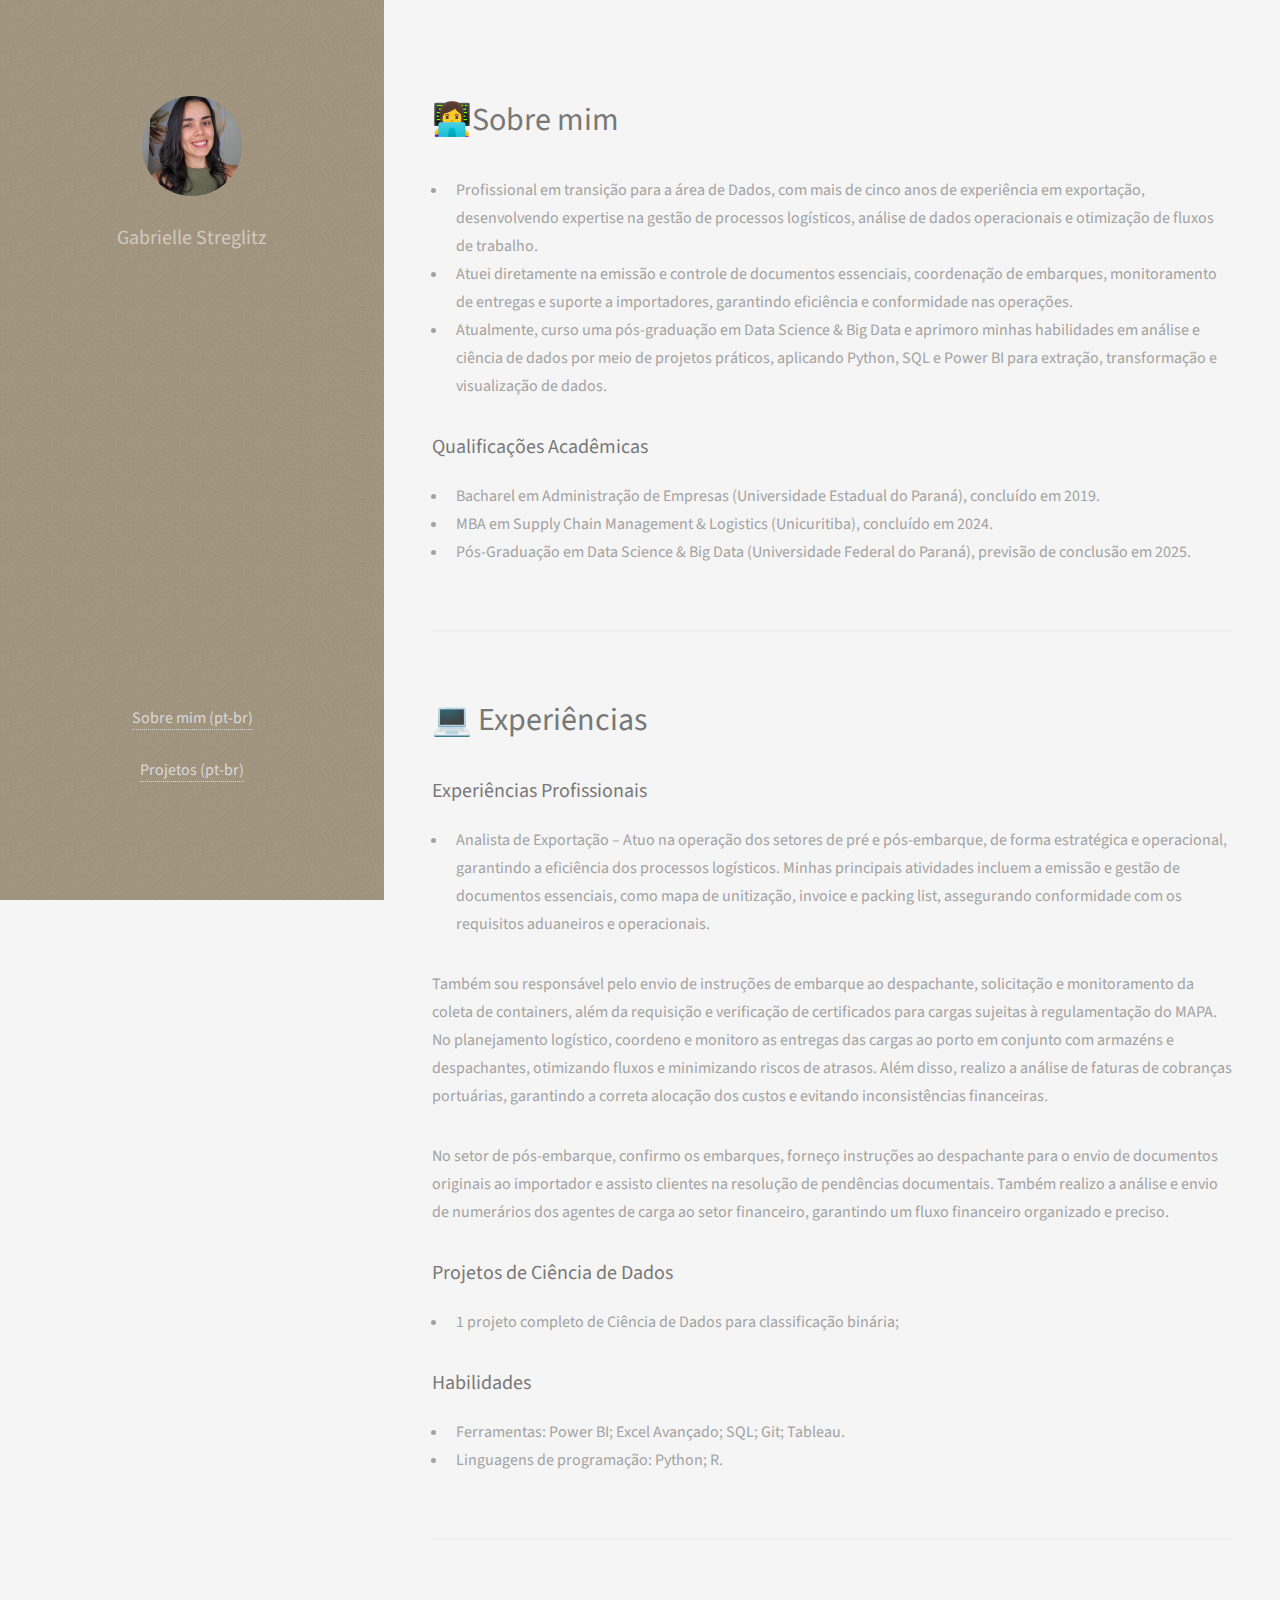
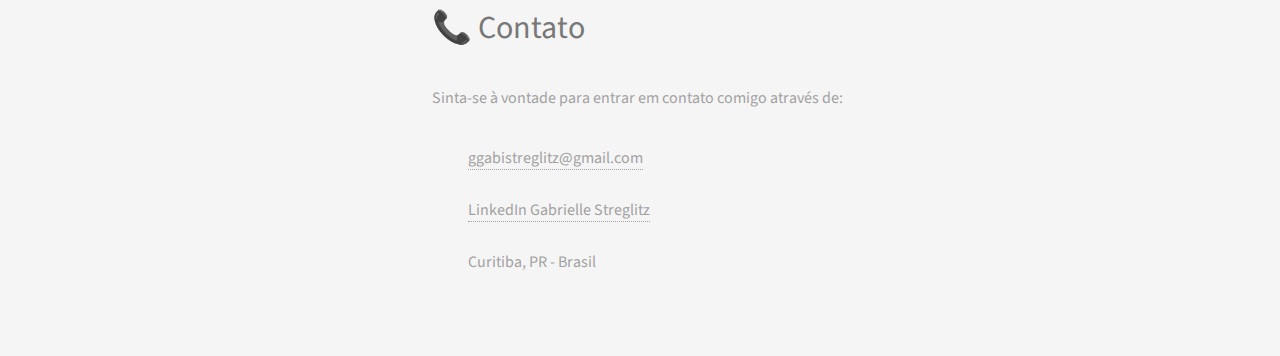
==== index.html @ 5d58c3d1 "Criada landing page" ====
<!DOCTYPE html>
<html lang="pt-BR">

<head>
    <meta charset="UTF-8">
    <meta name="viewport" content="width=device-width, initial-scale=1.0">
    <title>Gabrielle Streglitz</title>
    <link rel="stylesheet" href="https://cdnjs.cloudflare.com/ajax/libs/font-awesome/6.4.2/css/all.min.css">
    <link rel="stylesheet" href="assets/css/main.css">
</head>

<body>
    <!-- header -->
    <header id="header" style="background-position: left 0px;">
        <div class="inner">
            <a href="#" class="image avatar">
                <img src="/assets/images/profile-avatar.jpeg" alt="">
            </a>
            <h1>Gabrielle Streglitz</h1>
        </div>
        <div>
            <p><a href="index.html" style="color: #D9D9D9;">Sobre mim (pt-br)</a></p>
            <p><a href="projects/projects.html" style="color: #D9D9D9;">Projetos (pt-br)</a></p>
        </div>
        <!-- <footer id="footer">
            <div class="inner">
                <ul class="icons">
                    <li><a href="https://www.linkedin.com/in/gabistreglitz/" class="icon brands fa-linkedin"><span
                                class="label">LinkedIn</span></a></li>
                    <li><a href="https://github.com/gabistreglitz" class="icon brands fa-github"><span
                                class="label">Github</span></a></li>
                    <li><a href="mailto:ggabistreglitz@gmail.com" class="icon solid fa-envelope"><span
                                class="label">Email</span></a></li>
                </ul>
            </div>
        </footer> -->
    </header>

    <!-- main -->
    <div id="main">
        <!-- one -->
        <section id="one">
            <header class="major">
                <h2>👩‍💻Sobre mim</h2>
            </header>
            <ul>
                <li>Profissional em transição para a área de Dados, com mais de cinco anos de experiência em exportação,
                    desenvolvendo expertise na gestão de processos logísticos, análise de dados operacionais e
                    otimização de fluxos de trabalho. </li>
                <li>Atuei diretamente na emissão e controle de documentos essenciais, coordenação de embarques,
                    monitoramento de entregas e suporte a importadores, garantindo eficiência e conformidade nas
                    operações.</li>
                <li>Atualmente, curso uma pós-graduação em Data Science & Big Data e aprimoro minhas habilidades em
                    análise e ciência de dados por meio de projetos práticos, aplicando Python, SQL e Power BI para
                    extração, transformação e visualização de dados.</li>
            </ul>

            <h3>Qualificações Acadêmicas</h3>
            <ul>
                <li>Bacharel em Administração de Empresas (Universidade Estadual do Paraná), concluído em 2019.</li>
                <li>MBA em Supply Chain Management & Logistics (Unicuritiba), concluído em 2024.</li>
                <li>Pós-Graduação em Data Science & Big Data (Universidade Federal do Paraná), previsão de conclusão em
                    2025.</li>
            </ul>
        </section>

        <section id="two">
            <header class="major">
                <h2>💻 Experiências</h2>
            </header>
            <div>
                <h3>Experiências Profissionais</h3>
                <ul>
                    <li>Analista de Exportação – Atuo na operação dos setores de pré e pós-embarque, de forma
                        estratégica e operacional, garantindo a eficiência dos processos logísticos. Minhas principais
                        atividades incluem a emissão e gestão de documentos essenciais, como mapa de unitização, invoice
                        e packing list, assegurando conformidade com os requisitos aduaneiros e operacionais.</li>
                </ul>
                <p>Também sou responsável pelo envio de instruções de embarque ao despachante, solicitação e
                    monitoramento da coleta de containers, além da requisição e verificação de certificados para cargas
                    sujeitas à regulamentação do MAPA. No planejamento logístico, coordeno e monitoro as entregas das
                    cargas ao porto em conjunto com armazéns e despachantes, otimizando fluxos e minimizando riscos de
                    atrasos. Além disso, realizo a análise de faturas de cobranças portuárias, garantindo a correta
                    alocação dos custos e evitando inconsistências financeiras.</p>
                <p>No setor de pós-embarque, confirmo os embarques, forneço instruções ao despachante para o envio de
                    documentos originais ao importador e assisto clientes na resolução de pendências documentais. Também
                    realizo a análise e envio de numerários dos agentes de carga ao setor financeiro, garantindo um
                    fluxo financeiro organizado e preciso.</p>
            </div>
            <div>
                <h3>Projetos de Ciência de Dados</h3>
                <ul>
                    <li>1 projeto completo de Ciência de Dados para classificação binária;</li>
                </ul>
            </div>
            <div>
                <h3>Habilidades</h3>
                <ul>
                    <li>Ferramentas: Power BI; Excel Avançado; SQL; Git; Tableau.</li>
                    <li>Linguagens de programação: Python; R.</li>
                </ul>
            </div>
        </section>
        <section id="three">
            <header class="major">
                <h2>📞 Contato</h2>
            </header>
            <p>Sinta-se à vontade para entrar em contato comigo através de:</p>
            <ul class="labeled-icons">
                <li>
                    <a href="mailto:ggabistreglitz@gmail.com">ggabistreglitz@gmail.com</a>
                    <h3 class="icon solid fa-envelope"><span class="label">e-mail</span></h3>
                </li>
                <li>
                    <a href="https://www.linkedin.com/in/gabistreglitz/">LinkedIn Gabrielle Streglitz</a>
                    <h3 class="icon brands fa-linkedin"><span class="label">LinkedIn</span></h3>
                </li>
                <li>
                    Curitiba, PR - Brasil
                    <h3 class="icon solid fa-home"><span class="label">Address</span></h3>
                </li>
            </ul>
        </section>
    </div>
    <!-- footer -->
    <footer id="footer">
        <div class="inner">
            <ul class="icons">
                <li><a href="https://www.linkedin.com/in/gabistreglitz/" class="icon brands fa-linkedin"><span
                            class="label">LinkedIn</span></a></li>
                <li><a href="https://github.com/gabistreglitz" class="icon brands fa-github"><span
                            class="label">Github</span></a></li>
                <li><a href="mailto:ggabistreglitz@gmail.com" class="icon solid fa-envelope"><span
                            class="label">Email</span></a></li>
            </ul>
        </div>
    </footer>

    <!-- Scripts -->
    <script src="/assets/js/jquery.min.js"></script>
    <script src="/assets/js/jquery.poptrox.min.js"></script>
    <script src="/assets/js/browser.min.js"></script>
    <script src="/assets/js/breakpoints.min.js"></script>
    <script src="/assets/js/util.js"></script>
    <script src="/assets/js/main.js"></script>
</body>

</html>
---- assets/css/main.css ----
@import url("/fontawesome-all.min.css");
@import url("https://fonts.googleapis.com/css?family=Source+Sans+Pro:400,400italic");

html, body, div, span, applet, object,
iframe, h1, h2, h3, h4, h5, h6, p, blockquote,
pre, a, abbr, acronym, address, big, cite,
code, del, dfn, em, img, ins, kbd, q, s, samp,
small, strike, strong, sub, sup, tt, var, b,
u, i, center, dl, dt, dd, ol, ul, li, fieldset,
form, label, legend, table, caption, tbody,
tfoot, thead, tr, th, td, article, aside,
canvas, details, embed, figure, figcaption,
footer, header, hgroup, menu, nav, output, ruby,
section, summary, time, mark, audio, video {
	margin: 0;
	padding: 0;
	border: 0;
	font-size: 100%;
	font: inherit;
	vertical-align: baseline;}

article, aside, details, figcaption, figure,
footer, header, hgroup, menu, nav, section {
	display: block;}

body {
	line-height: 1;
}

ol, ul {
	list-style: none;
}

blockquote, q {
	quotes: none;
}

	blockquote:before, blockquote:after, q:before, q:after {
		content: '';
		content: none;
	}

table {
	border-collapse: collapse;
	border-spacing: 0;
}

body {
	-webkit-text-size-adjust: none;
}

mark {
	background-color: transparent;
	color: inherit;
}

input::-moz-focus-inner {
	border: 0;
	padding: 0;
}

input, select, textarea {
	-moz-appearance: none;
	-webkit-appearance: none;
	-ms-appearance: none;
	appearance: none;
}

/* Basic */

	html {
		box-sizing: border-box;
	}

	*, *:before, *:after {
		box-sizing: inherit;
	}

	body {
		background: #F5F5F5;
	}

		body.is-preload *, body.is-preload *:before, body.is-preload *:after {
			-moz-animation: none !important;
			-webkit-animation: none !important;
			-ms-animation: none !important;
			animation: none !important;
			-moz-transition: none !important;
			-webkit-transition: none !important;
			-ms-transition: none !important;
			transition: none !important;
		}

	body, input, select, textarea {
		color: #a2a2a2;
		font-family: "Source Sans Pro", Helvetica, sans-serif;
		font-size: 16pt;
		font-weight: 400;
		line-height: 1.75em;
	}

	a {
		-moz-transition: color 0.2s ease-in-out, border-color 0.2s ease-in-out;
		-webkit-transition: color 0.2s ease-in-out, border-color 0.2s ease-in-out;
		-ms-transition: color 0.2s ease-in-out, border-color 0.2s ease-in-out;
		transition: color 0.2s ease-in-out, border-color 0.2s ease-in-out;
		border-bottom: dotted 1px;
		color: #0d1b2a;
		text-decoration: none;
	}

		a:hover {
			border-bottom-color: transparent;
			color: #0d1b2a !important;
			text-decoration: none;
		}

	strong, b {
		color: #787878;
		font-weight: 400;
	}

	em, i {
		font-style: italic;
	}

	p {
		margin: 0 0 2em 0;
	}

	h1, h2, h3, h4, h5, h6 {
		color: #787878;
		font-weight: 400;
		line-height: 1em;
		margin: 0 0 1em 0;
	}

		h1 a, h2 a, h3 a, h4 a, h5 a, h6 a {
			color: inherit;
			text-decoration: none;
		}

	h1 {
		font-size: 2em;
		line-height: 1.5em;
	}

	h2 {
		font-size: 1.5em;
		line-height: 1.5em;
	}

	h3 {
		font-size: 1.25em;
		line-height: 1.5em;
	}

	h4 {
		font-size: 1.1em;
		line-height: 1.5em;
	}

	h5 {
		font-size: 0.9em;
		line-height: 1.5em;
	}

	h6 {
		font-size: 0.7em;
		line-height: 1.5em;
	}

	sub {
		font-size: 0.8em;
		position: relative;
		top: 0.5em;
	}

	sup {
		font-size: 0.8em;
		position: relative;
		top: -0.5em;
	}

	hr {
		border: 0;
		border-bottom: solid 2px #efefef;
		margin: 2em 0;
	}

		hr.major {
			margin: 3em 0; 
		}

	blockquote {
		border-left: solid 6px #efefef;
		font-style: italic;
		margin: 0 0 2em 0;
		padding: 0.5em 0 0.5em 1.5em;
	}

	code {
		background: #F5F5F5;
		border-radius: 0.35em;
		border: solid 2px #efefef;
		font-family: "Courier New", monospace;
		font-size: 0.9em;
		margin: 0 0.25em;
		padding: 0.25em 0.65em;
	}

	pre {
		-webkit-overflow-scrolling: touch;
		font-family: "Courier New", monospace;
		font-size: 0.9em;
		margin: 0 0 2em 0;
	}

		pre code {
			display: block;
			line-height: 1.75em;
			padding: 1em 1.5em;
			overflow-x: auto;
		}

	.align-left {
		text-align: left;
	}

	.align-center {
		text-align: center;
	}

	.align-right {
		text-align: right;
	}

/* Container */

	.container {
		margin: 0 auto;
		max-width: calc(100% - 4em);
		width: 100%;
	}

		.container.xsmall {
			width: 25%;
		}

		.container.small {
			width: 50%;
		}

		.container.medium {
			width: 75%;
		}

		.container.large {
			width: 125%;
		}

		.container.xlarge {
			width: 150%;
		}

		.container.max {
			width: 100%;
		}

		@media screen and (max-width: 980px) {

			.container {
				width: 100% !important;
				max-width: 100% !important;
			}

		}

		@media screen and (max-width: 480px) {

			.container {
				max-width: calc(100% - 3em);
			}

		}

/* Navigation styling */
nav ul {
    list-style: none;
    margin: 0;
    padding: 0;
    display: flex;
    justify-content: center;
    gap: 50px; /* Spacing between boxes */
}

nav ul li {
    background-color: #0d1b2a; /* Box color */
    padding: 10px 40px;
    border-radius: 5px;
    text-align: center;
    transition: background-color 0.3s ease, transform 0.3s ease; /* Smooth transition */
}

nav ul li a {
    color: #D9D9D9; /* Text color */
    text-decoration: none;
    font-size: 24px;
    justify-content: center;
    font-family: 'Outfit', sans-serif;
}

/* Active navigation link */
.nav-ativo {
    background-color: #D9D9D9;
}

.nav-ativo a {
    color: #0d1b2a;
}

/* Hover effect */
nav ul li:hover {
    background-color: #D9D9D9;
    transform: scale(1.05);
}

nav ul li:hover a {
    color: #0d1b2a;
}

/* Row */

	.row {
		display: flex;
		flex-wrap: wrap;
		box-sizing: border-box;
		align-items: stretch;
	}

		.row > * {
			box-sizing: border-box;
		}

		.row.gtr-uniform > * > :last-child {
			margin-bottom: 0;
		}

		.row.aln-left {
			justify-content: flex-start;
		}

		.row.aln-center {
			justify-content: center;
		}

		.row.aln-right {
			justify-content: flex-end;
		}

		.row.aln-top {
			align-items: flex-start;
		}

		.row.aln-middle {
			align-items: center;
		}

		.row.aln-bottom {
			align-items: flex-end;
		}

		.row > .imp {
			order: -1;
		}

		.row > .col-1 {
			width: 8.33333%;
		}

		.row > .off-1 {
			margin-left: 8.33333%;
		}

		.row > .col-2 {
			width: 16.66667%;
		}

		.row > .off-2 {
			margin-left: 16.66667%;
		}

		.row > .col-3 {
			width: 25%;
		}

		.row > .off-3 {
			margin-left: 25%;
		}

		.row > .col-4 {
			width: 33.33333%;
		}

		.row > .off-4 {
			margin-left: 33.33333%;
		}

		.row > .col-5 {
			width: 41.66667%;
		}

		.row > .off-5 {
			margin-left: 41.66667%;
		}

		.row > .col-6 {
			width: 50%;
		}

		.row > .off-6 {
			margin-left: 50%;
		}

		.row > .col-7 {
			width: 58.33333%;
		}

		.row > .off-7 {
			margin-left: 58.33333%;
		}

		.row > .col-8 {
			width: 66.66667%;
		}

		.row > .off-8 {
			margin-left: 66.66667%;
		}

		.row > .col-9 {
			width: 75%;
		}

		.row > .off-9 {
			margin-left: 75%;
		}

		.row > .col-10 {
			width: 83.33333%;
		}

		.row > .off-10 {
			margin-left: 83.33333%;
		}

		.row > .col-11 {
			width: 91.66667%;
		}

		.row > .off-11 {
			margin-left: 91.66667%;
		}

		.row > .col-12 {
			width: 100%;
		}

		.row > .off-12 {
			margin-left: 100%;
		}

		.row.gtr-0 {
			margin-top: 0;
			margin-left: 0em;
		}

			.row.gtr-0 > * {
				padding: 0 0 0 0em;
			}

			.row.gtr-0.gtr-uniform {
				margin-top: 0em;
			}

				.row.gtr-0.gtr-uniform > * {
					padding-top: 0em;
				}

		.row.gtr-25 {
			margin-top: 0;
			margin-left: -0.625em;
		}

			.row.gtr-25 > * {
				padding: 0 0 0 0.625em;
			}

			.row.gtr-25.gtr-uniform {
				margin-top: -0.625em;
			}

				.row.gtr-25.gtr-uniform > * {
					padding-top: 0.625em;
				}

		.row.gtr-50 {
			margin-top: 0;
			margin-left: -1.25em;
		}

			.row.gtr-50 > * {
				padding: 0 0 0 1.25em;
			}

			.row.gtr-50.gtr-uniform {
				margin-top: -1.25em;
			}

				.row.gtr-50.gtr-uniform > * {
					padding-top: 1.25em;
				}

		.row {
			margin-top: 0;
			margin-left: -2.5em;
		}

			.row > * {
				padding: 0 0 0 2.5em;
			}

			.row.gtr-uniform {
				margin-top: -2.5em;
			}

				.row.gtr-uniform > * {
					padding-top: 2.5em;
				}

		.row.gtr-150 {
			margin-top: 0;
			margin-left: -3.75em;
		}

			.row.gtr-150 > * {
				padding: 0 0 0 3.75em;
			}

			.row.gtr-150.gtr-uniform {
				margin-top: -3.75em;
			}

				.row.gtr-150.gtr-uniform > * {
					padding-top: 3.75em;
				}

		.row.gtr-200 {
			margin-top: 0;
			margin-left: -5em;
		}

			.row.gtr-200 > * {
				padding: 0 0 0 5em;
			}

			.row.gtr-200.gtr-uniform {
				margin-top: -5em;
			}

				.row.gtr-200.gtr-uniform > * {
					padding-top: 5em;
				}

		@media screen and (max-width: 1800px) {

			.row {
				display: flex;
				flex-wrap: wrap;
				box-sizing: border-box;
				align-items: stretch;
			}

				.row > * {
					box-sizing: border-box;
				}

				.row.gtr-uniform > * > :last-child {
					margin-bottom: 0;
				}

				.row.aln-left {
					justify-content: flex-start;
				}

				.row.aln-center {
					justify-content: center;
				}

				.row.aln-right {
					justify-content: flex-end;
				}

				.row.aln-top {
					align-items: flex-start;
				}

				.row.aln-middle {
					align-items: center;
				}

				.row.aln-bottom {
					align-items: flex-end;
				}

				.row > .imp-xlarge {
					order: -1;
				}

				.row > .col-1-xlarge {
					width: 8.33333%;
				}

				.row > .off-1-xlarge {
					margin-left: 8.33333%;
				}

				.row > .col-2-xlarge {
					width: 16.66667%;
				}

				.row > .off-2-xlarge {
					margin-left: 16.66667%;
				}

				.row > .col-3-xlarge {
					width: 25%;
				}

				.row > .off-3-xlarge {
					margin-left: 25%;
				}

				.row > .col-4-xlarge {
					width: 33.33333%;
				}

				.row > .off-4-xlarge {
					margin-left: 33.33333%;
				}

				.row > .col-5-xlarge {
					width: 41.66667%;
				}

				.row > .off-5-xlarge {
					margin-left: 41.66667%;
				}

				.row > .col-6-xlarge {
					width: 50%;
				}

				.row > .off-6-xlarge {
					margin-left: 50%;
				}

				.row > .col-7-xlarge {
					width: 58.33333%;
				}

				.row > .off-7-xlarge {
					margin-left: 58.33333%;
				}

				.row > .col-8-xlarge {
					width: 66.66667%;
				}

				.row > .off-8-xlarge {
					margin-left: 66.66667%;
				}

				.row > .col-9-xlarge {
					width: 75%;
				}

				.row > .off-9-xlarge {
					margin-left: 75%;
				}

				.row > .col-10-xlarge {
					width: 83.33333%;
				}

				.row > .off-10-xlarge {
					margin-left: 83.33333%;
				}

				.row > .col-11-xlarge {
					width: 91.66667%;
				}

				.row > .off-11-xlarge {
					margin-left: 91.66667%;
				}

				.row > .col-12-xlarge {
					width: 100%;
				}

				.row > .off-12-xlarge {
					margin-left: 100%;
				}

				.row.gtr-0 {
					margin-top: 0;
					margin-left: 0em;
				}

					.row.gtr-0 > * {
						padding: 0 0 0 0em;
					}

					.row.gtr-0.gtr-uniform {
						margin-top: 0em;
					}

						.row.gtr-0.gtr-uniform > * {
							padding-top: 0em;
						}

				.row.gtr-25 {
					margin-top: 0;
					margin-left: -0.625em;
				}

					.row.gtr-25 > * {
						padding: 0 0 0 0.625em;
					}

					.row.gtr-25.gtr-uniform {
						margin-top: -0.625em;
					}

						.row.gtr-25.gtr-uniform > * {
							padding-top: 0.625em;
						}

				.row.gtr-50 {
					margin-top: 0;
					margin-left: -1.25em;
				}

					.row.gtr-50 > * {
						padding: 0 0 0 1.25em;
					}

					.row.gtr-50.gtr-uniform {
						margin-top: -1.25em;
					}

						.row.gtr-50.gtr-uniform > * {
							padding-top: 1.25em;
						}

				.row {
					margin-top: 0;
					margin-left: -2.5em;
				}

					.row > * {
						padding: 0 0 0 2.5em;
					}

					.row.gtr-uniform {
						margin-top: -2.5em;
					}

						.row.gtr-uniform > * {
							padding-top: 2.5em;
						}

				.row.gtr-150 {
					margin-top: 0;
					margin-left: -3.75em;
				}

					.row.gtr-150 > * {
						padding: 0 0 0 3.75em;
					}

					.row.gtr-150.gtr-uniform {
						margin-top: -3.75em;
					}

						.row.gtr-150.gtr-uniform > * {
							padding-top: 3.75em;
						}

				.row.gtr-200 {
					margin-top: 0;
					margin-left: -5em;
				}

					.row.gtr-200 > * {
						padding: 0 0 0 5em;
					}

					.row.gtr-200.gtr-uniform {
						margin-top: -5em;
					}

						.row.gtr-200.gtr-uniform > * {
							padding-top: 5em;
						}

		}

		@media screen and (max-width: 1280px) {

			.row {
				display: flex;
				flex-wrap: wrap;
				box-sizing: border-box;
				align-items: stretch;
			}

				.row > * {
					box-sizing: border-box;
				}

				.row.gtr-uniform > * > :last-child {
					margin-bottom: 0;
				}

				.row.aln-left {
					justify-content: flex-start;
				}

				.row.aln-center {
					justify-content: center;
				}

				.row.aln-right {
					justify-content: flex-end;
				}

				.row.aln-top {
					align-items: flex-start;
				}

				.row.aln-middle {
					align-items: center;
				}

				.row.aln-bottom {
					align-items: flex-end;
				}

				.row > .imp-large {
					order: -1;
				}

				.row > .col-1-large {
					width: 8.33333%;
				}

				.row > .off-1-large {
					margin-left: 8.33333%;
				}

				.row > .col-2-large {
					width: 16.66667%;
				}

				.row > .off-2-large {
					margin-left: 16.66667%;
				}

				.row > .col-3-large {
					width: 25%;
				}

				.row > .off-3-large {
					margin-left: 25%;
				}

				.row > .col-4-large {
					width: 33.33333%;
				}

				.row > .off-4-large {
					margin-left: 33.33333%;
				}

				.row > .col-5-large {
					width: 41.66667%;
				}

				.row > .off-5-large {
					margin-left: 41.66667%;
				}

				.row > .col-6-large {
					width: 50%;
				}

				.row > .off-6-large {
					margin-left: 50%;
				}

				.row > .col-7-large {
					width: 58.33333%;
				}

				.row > .off-7-large {
					margin-left: 58.33333%;
				}

				.row > .col-8-large {
					width: 66.66667%;
				}

				.row > .off-8-large {
					margin-left: 66.66667%;
				}

				.row > .col-9-large {
					width: 75%;
				}

				.row > .off-9-large {
					margin-left: 75%;
				}

				.row > .col-10-large {
					width: 83.33333%;
				}

				.row > .off-10-large {
					margin-left: 83.33333%;
				}

				.row > .col-11-large {
					width: 91.66667%;
				}

				.row > .off-11-large {
					margin-left: 91.66667%;
				}

				.row > .col-12-large {
					width: 100%;
				}

				.row > .off-12-large {
					margin-left: 100%;
				}

				.row.gtr-0 {
					margin-top: 0;
					margin-left: 0em;
				}

					.row.gtr-0 > * {
						padding: 0 0 0 0em;
					}

					.row.gtr-0.gtr-uniform {
						margin-top: 0em;
					}

						.row.gtr-0.gtr-uniform > * {
							padding-top: 0em;
						}

				.row.gtr-25 {
					margin-top: 0;
					margin-left: -0.5em;
				}

					.row.gtr-25 > * {
						padding: 0 0 0 0.5em;
					}

					.row.gtr-25.gtr-uniform {
						margin-top: -0.5em;
					}

						.row.gtr-25.gtr-uniform > * {
							padding-top: 0.5em;
						}

				.row.gtr-50 {
					margin-top: 0;
					margin-left: -1em;
				}

					.row.gtr-50 > * {
						padding: 0 0 0 1em;
					}

					.row.gtr-50.gtr-uniform {
						margin-top: -1em;
					}

						.row.gtr-50.gtr-uniform > * {
							padding-top: 1em;
						}

				.row {
					margin-top: 0;
					margin-left: -2em;
				}

					.row > * {
						padding: 0 0 0 2em;
					}

					.row.gtr-uniform {
						margin-top: -2em;
					}

						.row.gtr-uniform > * {
							padding-top: 2em;
						}

				.row.gtr-150 {
					margin-top: 0;
					margin-left: -3em;
				}

					.row.gtr-150 > * {
						padding: 0 0 0 3em;
					}

					.row.gtr-150.gtr-uniform {
						margin-top: -3em;
					}

						.row.gtr-150.gtr-uniform > * {
							padding-top: 3em;
						}

				.row.gtr-200 {
					margin-top: 0;
					margin-left: -4em;
				}

					.row.gtr-200 > * {
						padding: 0 0 0 4em;
					}

					.row.gtr-200.gtr-uniform {
						margin-top: -4em;
					}

						.row.gtr-200.gtr-uniform > * {
							padding-top: 4em;
						}

		}

		@media screen and (max-width: 980px) {

			.row {
				display: flex;
				flex-wrap: wrap;
				box-sizing: border-box;
				align-items: stretch;
			}

				.row > * {
					box-sizing: border-box;
				}

				.row.gtr-uniform > * > :last-child {
					margin-bottom: 0;
				}

				.row.aln-left {
					justify-content: flex-start;
				}

				.row.aln-center {
					justify-content: center;
				}

				.row.aln-right {
					justify-content: flex-end;
				}

				.row.aln-top {
					align-items: flex-start;
				}

				.row.aln-middle {
					align-items: center;
				}

				.row.aln-bottom {
					align-items: flex-end;
				}

				.row > .imp-medium {
					order: -1;
				}

				.row > .col-1-medium {
					width: 8.33333%;
				}

				.row > .off-1-medium {
					margin-left: 8.33333%;
				}

				.row > .col-2-medium {
					width: 16.66667%;
				}

				.row > .off-2-medium {
					margin-left: 16.66667%;
				}

				.row > .col-3-medium {
					width: 25%;
				}

				.row > .off-3-medium {
					margin-left: 25%;
				}

				.row > .col-4-medium {
					width: 33.33333%;
				}

				.row > .off-4-medium {
					margin-left: 33.33333%;
				}

				.row > .col-5-medium {
					width: 41.66667%;
				}

				.row > .off-5-medium {
					margin-left: 41.66667%;
				}

				.row > .col-6-medium {
					width: 50%;
				}

				.row > .off-6-medium {
					margin-left: 50%;
				}

				.row > .col-7-medium {
					width: 58.33333%;
				}

				.row > .off-7-medium {
					margin-left: 58.33333%;
				}

				.row > .col-8-medium {
					width: 66.66667%;
				}

				.row > .off-8-medium {
					margin-left: 66.66667%;
				}

				.row > .col-9-medium {
					width: 75%;
				}

				.row > .off-9-medium {
					margin-left: 75%;
				}

				.row > .col-10-medium {
					width: 83.33333%;
				}

				.row > .off-10-medium {
					margin-left: 83.33333%;
				}

				.row > .col-11-medium {
					width: 91.66667%;
				}

				.row > .off-11-medium {
					margin-left: 91.66667%;
				}

				.row > .col-12-medium {
					width: 100%;
				}

				.row > .off-12-medium {
					margin-left: 100%;
				}

				.row.gtr-0 {
					margin-top: 0;
					margin-left: 0em;
				}

					.row.gtr-0 > * {
						padding: 0 0 0 0em;
					}

					.row.gtr-0.gtr-uniform {
						margin-top: 0em;
					}

						.row.gtr-0.gtr-uniform > * {
							padding-top: 0em;
						}

				.row.gtr-25 {
					margin-top: 0;
					margin-left: -0.5em;
				}

					.row.gtr-25 > * {
						padding: 0 0 0 0.5em;
					}

					.row.gtr-25.gtr-uniform {
						margin-top: -0.5em;
					}

						.row.gtr-25.gtr-uniform > * {
							padding-top: 0.5em;
						}

				.row.gtr-50 {
					margin-top: 0;
					margin-left: -1em;
				}

					.row.gtr-50 > * {
						padding: 0 0 0 1em;
					}

					.row.gtr-50.gtr-uniform {
						margin-top: -1em;
					}

						.row.gtr-50.gtr-uniform > * {
							padding-top: 1em;
						}

				.row {
					margin-top: 0;
					margin-left: -2em;
				}

					.row > * {
						padding: 0 0 0 2em;
					}

					.row.gtr-uniform {
						margin-top: -2em;
					}

						.row.gtr-uniform > * {
							padding-top: 2em;
						}

				.row.gtr-150 {
					margin-top: 0;
					margin-left: -3em;
				}

					.row.gtr-150 > * {
						padding: 0 0 0 3em;
					}

					.row.gtr-150.gtr-uniform {
						margin-top: -3em;
					}

						.row.gtr-150.gtr-uniform > * {
							padding-top: 3em;
						}

				.row.gtr-200 {
					margin-top: 0;
					margin-left: -4em;
				}

					.row.gtr-200 > * {
						padding: 0 0 0 4em;
					}

					.row.gtr-200.gtr-uniform {
						margin-top: -4em;
					}

						.row.gtr-200.gtr-uniform > * {
							padding-top: 4em;
						}

		}

		@media screen and (max-width: 736px) {

			.row {
				display: flex;
				flex-wrap: wrap;
				box-sizing: border-box;
				align-items: stretch;
			}

				.row > * {
					box-sizing: border-box;
				}

				.row.gtr-uniform > * > :last-child {
					margin-bottom: 0;
				}

				.row.aln-left {
					justify-content: flex-start;
				}

				.row.aln-center {
					justify-content: center;
				}

				.row.aln-right {
					justify-content: flex-end;
				}

				.row.aln-top {
					align-items: flex-start;
				}

				.row.aln-middle {
					align-items: center;
				}

				.row.aln-bottom {
					align-items: flex-end;
				}

				.row > .imp-small {
					order: -1;
				}

				.row > .col-1-small {
					width: 8.33333%;
				}

				.row > .off-1-small {
					margin-left: 8.33333%;
				}

				.row > .col-2-small {
					width: 16.66667%;
				}

				.row > .off-2-small {
					margin-left: 16.66667%;
				}

				.row > .col-3-small {
					width: 25%;
				}

				.row > .off-3-small {
					margin-left: 25%;
				}

				.row > .col-4-small {
					width: 33.33333%;
				}

				.row > .off-4-small {
					margin-left: 33.33333%;
				}

				.row > .col-5-small {
					width: 41.66667%;
				}

				.row > .off-5-small {
					margin-left: 41.66667%;
				}

				.row > .col-6-small {
					width: 50%;
				}

				.row > .off-6-small {
					margin-left: 50%;
				}

				.row > .col-7-small {
					width: 58.33333%;
				}

				.row > .off-7-small {
					margin-left: 58.33333%;
				}

				.row > .col-8-small {
					width: 66.66667%;
				}

				.row > .off-8-small {
					margin-left: 66.66667%;
				}

				.row > .col-9-small {
					width: 75%;
				}

				.row > .off-9-small {
					margin-left: 75%;
				}

				.row > .col-10-small {
					width: 83.33333%;
				}

				.row > .off-10-small {
					margin-left: 83.33333%;
				}

				.row > .col-11-small {
					width: 91.66667%;
				}

				.row > .off-11-small {
					margin-left: 91.66667%;
				}

				.row > .col-12-small {
					width: 100%;
				}

				.row > .off-12-small {
					margin-left: 100%;
				}

				.row.gtr-0 {
					margin-top: 0;
					margin-left: 0em;
				}

					.row.gtr-0 > * {
						padding: 0 0 0 0em;
					}

					.row.gtr-0.gtr-uniform {
						margin-top: 0em;
					}

						.row.gtr-0.gtr-uniform > * {
							padding-top: 0em;
						}

				.row.gtr-25 {
					margin-top: 0;
					margin-left: -0.375em;
				}

					.row.gtr-25 > * {
						padding: 0 0 0 0.375em;
					}

					.row.gtr-25.gtr-uniform {
						margin-top: -0.375em;
					}

						.row.gtr-25.gtr-uniform > * {
							padding-top: 0.375em;
						}

				.row.gtr-50 {
					margin-top: 0;
					margin-left: -0.75em;
				}

					.row.gtr-50 > * {
						padding: 0 0 0 0.75em;
					}

					.row.gtr-50.gtr-uniform {
						margin-top: -0.75em;
					}

						.row.gtr-50.gtr-uniform > * {
							padding-top: 0.75em;
						}

				.row {
					margin-top: 0;
					margin-left: -1.5em;
				}

					.row > * {
						padding: 0 0 0 1.5em;
					}

					.row.gtr-uniform {
						margin-top: -1.5em;
					}

						.row.gtr-uniform > * {
							padding-top: 1.5em;
						}

				.row.gtr-150 {
					margin-top: 0;
					margin-left: -2.25em;
				}

					.row.gtr-150 > * {
						padding: 0 0 0 2.25em;
					}

					.row.gtr-150.gtr-uniform {
						margin-top: -2.25em;
					}

						.row.gtr-150.gtr-uniform > * {
							padding-top: 2.25em;
						}

				.row.gtr-200 {
					margin-top: 0;
					margin-left: -3em;
				}

					.row.gtr-200 > * {
						padding: 0 0 0 3em;
					}

					.row.gtr-200.gtr-uniform {
						margin-top: -3em;
					}

						.row.gtr-200.gtr-uniform > * {
							padding-top: 3em;
						}

		}

		@media screen and (max-width: 480px) {

			.row {
				display: flex;
				flex-wrap: wrap;
				box-sizing: border-box;
				align-items: stretch;
			}

				.row > * {
					box-sizing: border-box;
				}

				.row.gtr-uniform > * > :last-child {
					margin-bottom: 0;
				}

				.row.aln-left {
					justify-content: flex-start;
				}

				.row.aln-center {
					justify-content: center;
				}

				.row.aln-right {
					justify-content: flex-end;
				}

				.row.aln-top {
					align-items: flex-start;
				}

				.row.aln-middle {
					align-items: center;
				}

				.row.aln-bottom {
					align-items: flex-end;
				}

				.row > .imp-xsmall {
					order: -1;
				}

				.row > .col-1-xsmall {
					width: 8.33333%;
				}

				.row > .off-1-xsmall {
					margin-left: 8.33333%;
				}

				.row > .col-2-xsmall {
					width: 16.66667%;
				}

				.row > .off-2-xsmall {
					margin-left: 16.66667%;
				}

				.row > .col-3-xsmall {
					width: 25%;
				}

				.row > .off-3-xsmall {
					margin-left: 25%;
				}

				.row > .col-4-xsmall {
					width: 33.33333%;
				}

				.row > .off-4-xsmall {
					margin-left: 33.33333%;
				}

				.row > .col-5-xsmall {
					width: 41.66667%;
				}

				.row > .off-5-xsmall {
					margin-left: 41.66667%;
				}

				.row > .col-6-xsmall {
					width: 50%;
				}

				.row > .off-6-xsmall {
					margin-left: 50%;
				}

				.row > .col-7-xsmall {
					width: 58.33333%;
				}

				.row > .off-7-xsmall {
					margin-left: 58.33333%;
				}

				.row > .col-8-xsmall {
					width: 66.66667%;
				}

				.row > .off-8-xsmall {
					margin-left: 66.66667%;
				}

				.row > .col-9-xsmall {
					width: 75%;
				}

				.row > .off-9-xsmall {
					margin-left: 75%;
				}

				.row > .col-10-xsmall {
					width: 83.33333%;
				}

				.row > .off-10-xsmall {
					margin-left: 83.33333%;
				}

				.row > .col-11-xsmall {
					width: 91.66667%;
				}

				.row > .off-11-xsmall {
					margin-left: 91.66667%;
				}

				.row > .col-12-xsmall {
					width: 100%;
				}

				.row > .off-12-xsmall {
					margin-left: 100%;
				}

				.row.gtr-0 {
					margin-top: 0;
					margin-left: 0em;
				}

					.row.gtr-0 > * {
						padding: 0 0 0 0em;
					}

					.row.gtr-0.gtr-uniform {
						margin-top: 0em;
					}

						.row.gtr-0.gtr-uniform > * {
							padding-top: 0em;
						}

				.row.gtr-25 {
					margin-top: 0;
					margin-left: -0.375em;
				}

					.row.gtr-25 > * {
						padding: 0 0 0 0.375em;
					}

					.row.gtr-25.gtr-uniform {
						margin-top: -0.375em;
					}

						.row.gtr-25.gtr-uniform > * {
							padding-top: 0.375em;
						}

				.row.gtr-50 {
					margin-top: 0;
					margin-left: -0.75em;
				}

					.row.gtr-50 > * {
						padding: 0 0 0 0.75em;
					}

					.row.gtr-50.gtr-uniform {
						margin-top: -0.75em;
					}

						.row.gtr-50.gtr-uniform > * {
							padding-top: 0.75em;
						}

				.row {
					margin-top: 0;
					margin-left: -1.5em;
				}

					.row > * {
						padding: 0 0 0 1.5em;
					}

					.row.gtr-uniform {
						margin-top: -1.5em;
					}

						.row.gtr-uniform > * {
							padding-top: 1.5em;
						}

				.row.gtr-150 {
					margin-top: 0;
					margin-left: -2.25em;
				}

					.row.gtr-150 > * {
						padding: 0 0 0 2.25em;
					}

					.row.gtr-150.gtr-uniform {
						margin-top: -2.25em;
					}

						.row.gtr-150.gtr-uniform > * {
							padding-top: 2.25em;
						}

				.row.gtr-200 {
					margin-top: 0;
					margin-left: -3em;
				}

					.row.gtr-200 > * {
						padding: 0 0 0 3em;
					}

					.row.gtr-200.gtr-uniform {
						margin-top: -3em;
					}

						.row.gtr-200.gtr-uniform > * {
							padding-top: 3em;
						}

		}

/* Section/Article */

	section.special, article.special {
		text-align: center;
	}

	header p {
		color: #b2b2b2;
		position: relative;
		margin: 0 0 1.5em 0;
	}

	header h2 + p {
		font-size: 1.25em;
		margin-top: -1em;
		line-height: 1.5em;
	}

	header h3 + p {
		font-size: 1.1em;
		margin-top: -0.8em;
		line-height: 1.5em;
	}

	header h4 + p,
	header h5 + p,
	header h6 + p {
		font-size: 0.9em;
		margin-top: -0.6em;
		line-height: 1.5em;
	}

	header.major h2 {
		font-size: 2em;
	}

/* Form */

	form {
		margin: 0 0 2em 0;
	}

	label {
		color: #787878;
		display: block;
		font-size: 0.9em;
		font-weight: 400;
		margin: 0 0 1em 0;
	}

	input[type="text"],
	input[type="password"],
	input[type="email"],
	select,
	textarea {
		-moz-appearance: none;
		-webkit-appearance: none;
		-ms-appearance: none;
		appearance: none;
		background: #F5F5F5;
		border-radius: 0.35em;
		border: solid 2px transparent;
		color: inherit;
		display: block;
		outline: 0;
		padding: 0 0.75em;
		text-decoration: none;
		width: 100%;
	}

		input[type="text"]:invalid,
		input[type="password"]:invalid,
		input[type="email"]:invalid,
		select:invalid,
		textarea:invalid {
			box-shadow: none;
		}

		input[type="text"]:focus,
		input[type="password"]:focus,
		input[type="email"]:focus,
		select:focus,
		textarea:focus {
			border-color: #0d1b2a;
		}

	select {
		background-image: url("data:image/svg+xml;charset=utf8,%3Csvg xmlns='http://www.w3.org/2000/svg' width='40' height='40' preserveAspectRatio='none' viewBox='0 0 40 40'%3E%3Cpath d='M9.4,12.3l10.4,10.4l10.4-10.4c0.2-0.2,0.5-0.4,0.9-0.4c0.3,0,0.6,0.1,0.9,0.4l3.3,3.3c0.2,0.2,0.4,0.5,0.4,0.9 c0,0.4-0.1,0.6-0.4,0.9L20.7,31.9c-0.2,0.2-0.5,0.4-0.9,0.4c-0.3,0-0.6-0.1-0.9-0.4L4.3,17.3c-0.2-0.2-0.4-0.5-0.4-0.9 c0-0.4,0.1-0.6,0.4-0.9l3.3-3.3c0.2-0.2,0.5-0.4,0.9-0.4S9.1,12.1,9.4,12.3z' fill='%23dfdfdf' /%3E%3C/svg%3E");
		background-size: 1.25rem;
		background-repeat: no-repeat;
		background-position: calc(100% - 1rem) center;
		height: 2.75em;
		padding-right: 2.75em;
		text-overflow: ellipsis;
	}

		select option {
			color: #787878;
			background: #F5F5F5;
		}

		select:focus::-ms-value {
			background-color: transparent;
		}

		select::-ms-expand {
			display: none;
		}

	input[type="text"],
	input[type="password"],
	input[type="email"],
	select {
		height: 2.75em;
	}

	textarea {
		padding: 0.75em;
	}

	input[type="checkbox"],
	input[type="radio"] {
		-moz-appearance: none;
		-webkit-appearance: none;
		-ms-appearance: none;
		appearance: none;
		display: block;
		float: left;
		margin-right: -2em;
		opacity: 0;
		width: 1em;
		z-index: -1;
	}

		input[type="checkbox"] + label,
		input[type="radio"] + label {
			text-decoration: none;
			color: #a2a2a2;
			cursor: pointer;
			display: inline-block;
			font-size: 1em;
			font-weight: 400;
			padding-left: 2.4em;
			padding-right: 0.75em;
			position: relative;
		}

			input[type="checkbox"] + label:before,
			input[type="radio"] + label:before {
				-moz-osx-font-smoothing: grayscale;
				-webkit-font-smoothing: antialiased;
				display: inline-block;
				font-style: normal;
				font-variant: normal;
				text-rendering: auto;
				line-height: 1;
				text-transform: none !important;
				font-family: 'Font Awesome 5 Free';
				font-weight: 900;
			}

			input[type="checkbox"] + label:before,
			input[type="radio"] + label:before {
				background: #F5F5F5;
				border-radius: 0.35em;
				border: solid 2px transparent;
				content: '';
				display: inline-block;
				font-size: 0.8em;
				height: 2.0625em;
				left: 0;
				line-height: 1.85625em;
				position: absolute;
				text-align: center;
				top: 0;
				width: 2.0625em;
			}

		input[type="checkbox"]:checked + label:before,
		input[type="radio"]:checked + label:before {
			background: #787878;
			border-color: #787878;
			color: #fff;
			content: '\f00c';
		}

		input[type="checkbox"]:focus + label:before,
		input[type="radio"]:focus + label:before {
			border-color: #0d1b2a;
		}

	input[type="checkbox"] + label:before {
		border-radius: 0.35em;
	}

	input[type="radio"] + label:before {
		border-radius: 100%;
	}

	::-webkit-input-placeholder {
		color: #b2b2b2 !important;
		opacity: 1.0;
	}

	:-moz-placeholder {
		color: #b2b2b2 !important;
		opacity: 1.0;
	}

	::-moz-placeholder {
		color: #b2b2b2 !important;
		opacity: 1.0;
	}

	:-ms-input-placeholder {
		color: #b2b2b2 !important;
		opacity: 1.0;
	}

/* Box */

	.box {
		border-radius: 0.35em;
		border: solid 2px #efefef;
		margin-bottom: 2em;
		padding: 1.5em;
	}

		.box > :last-child,
		.box > :last-child > :last-child,
		.box > :last-child > :last-child > :last-child {
			margin-bottom: 0;
		}

		.box.alt {
			border: 0;
			border-radius: 0;
			padding: 0;
		}
		
/* Icon */

	.icon {
		text-decoration: none;
		border-bottom: none;
		position: relative;
	}

		.icon:before {
			-moz-osx-font-smoothing: grayscale;
			-webkit-font-smoothing: antialiased;
			display: inline-block;
			font-style: normal;
			font-variant: normal;
			text-rendering: auto;
			line-height: 1;
			text-transform: none !important;
			font-family: 'Font Awesome 5 Free';
			font-weight: 400;
		}

		.icon > .label {
			display: none;
		}

		.icon:before {
			line-height: inherit;
		}

		.icon.solid:before {
			font-weight: 900;
		}

		.icon.brands:before {
			font-family: 'Font Awesome 5 Brands';
		}

/* Image */

	.image {
		border-radius: 0.35em;
		border: 0;
		display: inline-block;
		position: relative;
	}

		.image:before {
			-moz-transition: opacity 0.2s ease-in-out;
			-webkit-transition: opacity 0.2s ease-in-out;
			-ms-transition: opacity 0.2s ease-in-out;
			transition: opacity 0.2s ease-in-out;
			background: url("../images/overlay.png");
			border-radius: 0.35em;
			content: '';
			display: block;
			height: 100%;
			left: 0;
			opacity: 0.5;
			position: absolute;
			top: 0;
			width: 100%;
		}

		.image.thumb {
			text-align: center;
		}

			.image.thumb:after {
				-moz-transition: opacity 0.2s ease-in-out;
				-webkit-transition: opacity 0.2s ease-in-out;
				-ms-transition: opacity 0.2s ease-in-out;
				transition: opacity 0.2s ease-in-out;
				border-radius: 0.35em;
				border: solid 3px rgba(255, 255, 255, 0.5);
				color: #fff;
				content: 'View';
				display: inline-block;
				font-size: 0.8em;
				font-weight: 400;
				left: 50%;
				line-height: 2.25em;
				margin: -1.25em 0 0 -3em;
				opacity: 0;
				padding: 0 1.5em;
				position: absolute;
				text-align: center;
				text-decoration: none;
				top: 50%;
				white-space: nowrap;
			}

			.image.thumb:hover:after {
				opacity: 1.0;
			}

			.image.thumb:hover:before {
				background: url("../images/overlay.png"), url("../images/overlay.png");
				opacity: 1.0;
			}

		.image img {
			border-radius: 0.35em;
			display: block;
		}

		.image.left {
			float: left;
			margin: 0 1.5em 1em 0;
			top: 0.25em;
		}

		.image.right {
			float: right;
			margin: 0 0 1em 1.5em;
			top: 0.25em;
		}

		.image.left, .image.right {
			max-width: 40%;
		}

			.image.left img, .image.right img {
				width: 100%;
			}

		.image.fit {
			display: block;
			margin: 0 0 2em 0;
			width: 100%;
		}

			.image.fit img {
				width: 100%;
			}

		.image.avatar {
			border-radius: 100%;
		}

			.image.avatar:before {
				display: none;
			}

			.image.avatar img {
				border-radius: 100%;
				width: 100%;
			}

/* List */

	ol {
		list-style: decimal;
		margin: 0 0 2em 0;
		padding-left: 1.25em;
	}

		ol li {
			padding-left: 0.25em;
		}

	ul {
		list-style: disc;
		margin: 0 0 2em 0;
		padding-left: 1em;
	}

		ul li {
			padding-left: 0.5em;
		}

		ul.alt {
			list-style: none;
			padding-left: 0;
		}

			ul.alt li {
				border-top: solid 2px #efefef;
				padding: 0.5em 0;
			}

				ul.alt li:first-child {
					border-top: 0;
					padding-top: 0;
				}

	dl {
		margin: 0 0 2em 0;
	}

/* Icons */

	ul.icons {
		cursor: default;
		list-style: none;
		padding-left: 0;
	}

		ul.icons li {
			display: inline-block;
			padding: 0 1em 0 0;
		}

			ul.icons li:last-child {
				padding-right: 0;
			}

			ul.icons li .icon:before {
				font-size: 1.5em;
			}

/* Labeled Icons */

	ul.labeled-icons {
		list-style: none;
		padding: 0;
	}

		ul.labeled-icons li {
			line-height: 1.75em;
			margin: 1.5em 0 0 0;
			padding-left: 2.25em;
			position: relative;
		}

			ul.labeled-icons li:first-child {
				margin-top: 0;
			}

			ul.labeled-icons li a {
				color: inherit;
			}

			ul.labeled-icons li h3 {
				color: #b2b2b2;
				left: 0;
				position: absolute;
				text-align: center;
				top: 0;
				width: 1em;
			}

/* Actions */

	ul.actions {
		display: -moz-flex;
		display: -webkit-flex;
		display: -ms-flex;
		display: flex;
		cursor: default;
		list-style: none;
		margin-left: -1em;
		padding-left: 0;
	}

		ul.actions li {
			padding: 0 0 0 1em;
			vertical-align: middle;
		}

		ul.actions.special {
			-moz-justify-content: center;
			-webkit-justify-content: center;
			-ms-justify-content: center;
			justify-content: center;
			width: 100%;
			margin-left: 0;
		}

			ul.actions.special li:first-child {
				padding-left: 0;
			}

		ul.actions.stacked {
			-moz-flex-direction: column;
			-webkit-flex-direction: column;
			-ms-flex-direction: column;
			flex-direction: column;
			margin-left: 0;
		}

			ul.actions.stacked li {
				padding: 1.3em 0 0 0;
			}

				ul.actions.stacked li:first-child {
					padding-top: 0;
				}

		ul.actions.fit {
			width: calc(100% + 1em);
		}

			ul.actions.fit li {
				-moz-flex-grow: 1;
				-webkit-flex-grow: 1;
				-ms-flex-grow: 1;
				flex-grow: 1;
				-moz-flex-shrink: 1;
				-webkit-flex-shrink: 1;
				-ms-flex-shrink: 1;
				flex-shrink: 1;
				width: 100%;
			}

				ul.actions.fit li > * {
					width: 100%;
				}

			ul.actions.fit.stacked {
				width: 100%;
			}

		@media screen and (max-width: 480px) {

			ul.actions:not(.fixed) {
				-moz-flex-direction: column;
				-webkit-flex-direction: column;
				-ms-flex-direction: column;
				flex-direction: column;
				margin-left: 0;
				width: 100% !important;
			}

				ul.actions:not(.fixed) li {
					-moz-flex-grow: 1;
					-webkit-flex-grow: 1;
					-ms-flex-grow: 1;
					flex-grow: 1;
					-moz-flex-shrink: 1;
					-webkit-flex-shrink: 1;
					-ms-flex-shrink: 1;
					flex-shrink: 1;
					padding: 1em 0 0 0;
					text-align: center;
					width: 100%;
				}

					ul.actions:not(.fixed) li > * {
						width: 100%;
					}

					ul.actions:not(.fixed) li:first-child {
						padding-top: 0;
					}

					ul.actions:not(.fixed) li input[type="submit"],
					ul.actions:not(.fixed) li input[type="reset"],
					ul.actions:not(.fixed) li input[type="button"],
					ul.actions:not(.fixed) li button,
					ul.actions:not(.fixed) li .button {
						width: 100%;
					}

						ul.actions:not(.fixed) li input[type="submit"].icon:before,
						ul.actions:not(.fixed) li input[type="reset"].icon:before,
						ul.actions:not(.fixed) li input[type="button"].icon:before,
						ul.actions:not(.fixed) li button.icon:before,
						ul.actions:not(.fixed) li .button.icon:before {
							margin-left: -0.5em;
						}

		}

/* Table */

	.table-wrapper {
		-webkit-overflow-scrolling: touch;
		overflow-x: auto;
	}

	table {
		margin: 0 0 2em 0;
		width: 100%;
	}

		table tbody tr {
			border: solid 1px #efefef;
			border-left: 0;
			border-right: 0;
		}

			table tbody tr:nth-child(2n + 1) {
				background-color: #F5F5F5;
			}

		table td {
			padding: 0.75em 0.75em;
		}

		table th {
			color: #787878;
			font-size: 0.9em;
			font-weight: 400;
			padding: 0 0.75em 0.75em 0.75em;
			text-align: left;
		}

		table thead {
			border-bottom: solid 2px #efefef;
		}

		table tfoot {
			border-top: solid 2px #efefef;
		}

		table.alt {
			border-collapse: separate;
		}

			table.alt tbody tr td {
				border: solid 2px #efefef;
				border-left-width: 0;
				border-top-width: 0;
			}

				table.alt tbody tr td:first-child {
					border-left-width: 2px;
				}

			table.alt tbody tr:first-child td {
				border-top-width: 2px;
			}

			table.alt thead {
				border-bottom: 0;
			}

			table.alt tfoot {
				border-top: 0;
			}

/* Button */

	input[type="submit"],
	input[type="reset"],
	input[type="button"],
	.button {
		-moz-appearance: none;
		-webkit-appearance: none;
		-ms-appearance: none;
		appearance: none;
		-moz-transition: background-color 0.2s ease-in-out, color 0.2s ease-in-out, border-color 0.2s ease-in-out;
		-webkit-transition: background-color 0.2s ease-in-out, color 0.2s ease-in-out, border-color 0.2s ease-in-out;
		-ms-transition: background-color 0.2s ease-in-out, color 0.2s ease-in-out, border-color 0.2s ease-in-out;
		transition: background-color 0.2s ease-in-out, color 0.2s ease-in-out, border-color 0.2s ease-in-out;
		background-color: transparent;
		border-radius: 0.35em;
		border: solid 3px #efefef;
		color: #787878 !important;
		cursor: pointer;
		display: inline-block;
		font-weight: 400;
		height: 3.15em;
		height: calc(2.75em + 6px);
		line-height: 2.75em;
		min-width: 10em;
		padding: 0 1.5em;
		text-align: center;
		text-decoration: none;
		white-space: nowrap;
	}

		input[type="submit"]:hover,
		input[type="reset"]:hover,
		input[type="button"]:hover,
		.button:hover {
			border-color: #0d1b2a;
			color: #0d1b2a !important;
		}

		input[type="submit"]:active,
		input[type="reset"]:active,
		input[type="button"]:active,
		.button:active {
			background-color: rgba(73, 191, 157, 0.1);
			border-color: #0d1b2a;
			color: #0d1b2a !important;
		}

		input[type="submit"].icon,
		input[type="reset"].icon,
		input[type="button"].icon,
		.button.icon {
			padding-left: 1.35em;
		}

			input[type="submit"].icon:before,
			input[type="reset"].icon:before,
			input[type="button"].icon:before,
			.button.icon:before {
				margin-right: 0.5em;
			}

		input[type="submit"].fit,
		input[type="reset"].fit,
		input[type="button"].fit,
		.button.fit {
			min-width: 0;
			width: 100%;
		}

		input[type="submit"].small,
		input[type="reset"].small,
		input[type="button"].small,
		.button.small {
			font-size: 0.8em;
		}

		input[type="submit"].large,
		input[type="reset"].large,
		input[type="button"].large,
		.button.large {
			font-size: 1.35em;
		}

		input[type="submit"].primary,
		input[type="reset"].primary,
		input[type="button"].primary,
		.button.primary {
			background-color: #0d1b2a;
			border-color: #0d1b2a;
			color: #ffffff !important;
		}

			input[type="submit"].primary:hover,
			input[type="reset"].primary:hover,
			input[type="button"].primary:hover,
			.button.primary:hover {
				background-color: #0d1b2a;
				border-color: #0d1b2a;
			}

			input[type="submit"].primary:active,
			input[type="reset"].primary:active,
			input[type="button"].primary:active,
			.button.primary:active {
				background-color: #0d1b2a;
				border-color: #0d1b2a;
			}

		input[type="submit"].disabled, input[type="submit"]:disabled,
		input[type="reset"].disabled,
		input[type="reset"]:disabled,
		input[type="button"].disabled,
		input[type="button"]:disabled,
		.button.disabled,
		.button:disabled {
			background-color: #e7e7e7 !important;
			border-color: #e7e7e7 !important;
			color: #b2b2b2 !important;
			cursor: default;
		}

/* Work Item */

	.work-item {
		margin: 0 0 2em 0;
	}

		.work-item .image {
			margin: 0 0 1.5em 0;
		}

		.work-item h3 {
			font-size: 1em;
			margin: 0 0 0.5em 0;
		}

		.work-item p {
			font-size: 0.8em;
			line-height: 1.5em;
			margin: 0;
		}

/* Header */

	#header {
		display: -moz-flex;
		display: -webkit-flex;
		display: -ms-flex;
		display: flex;
		-moz-flex-direction: column;
		-webkit-flex-direction: column;
		-ms-flex-direction: column;
		flex-direction: column;
		-moz-align-items: -moz-flex-end;
		-webkit-align-items: -webkit-flex-end;
		-ms-align-items: -ms-flex-end;
		align-items: flex-end;
		-moz-justify-content: space-between;
		-webkit-justify-content: space-between;
		-ms-justify-content: space-between;
		justify-content: space-between;
		background-color: #f5dfbb;
		background-attachment: scroll,								scroll;
		background-image: url("../images/overlay.png"), url("../images/bg-profile.jpg");
		background-position: top left,							top left;
		background-repeat: repeat,								no-repeat;
		background-size: auto,								200%;
		color: rgba(255, 255, 255, 0.5);
		height: 100%;
		left: 0;
		padding: 8em 4em;
		position: fixed;
		text-align: center;
		top: 0;
		width: 25%;
	}

		#header > * {
			-moz-flex-shrink: 0;
			-webkit-flex-shrink: 0;
			-ms-flex-shrink: 0;
			flex-shrink: 0;
			width: 100%;
		}

		#header > .inner {
			-moz-flex-grow: 1;
			-webkit-flex-grow: 1;
			-ms-flex-grow: 1;
			flex-grow: 1;
			margin: 0 0 2em 0;
		}

		#header strong, #header b {
			color: #ffffff;
		}

		#header h2, #header h3, #header h4, #header h5, #header h6 {
			color: #ffffff;
		}

		#header h1 {
			color: rgba(255, 255, 255, 0.5);
			font-size: 1.35em;
			line-height: 1.75em;
			margin: 0;
		}

		#header .image.avatar {
			margin: 0 0 1em 0;
			width: 6.25em;
		}

/* Footer */

	#footer .icons {
		margin: 1em 0 0 0;
	}

		#footer .icons a {
			color: rgba(255, 255, 255, 0.4);
		}

	#footer .copyright {
		color: rgba(255, 255, 255, 0.4);
		font-size: 0.8em;
		list-style: none;
		margin: 1em 0 0 0;
		padding: 0;
	}

		#footer .copyright li {
			border-left: solid 1px rgba(255, 255, 255, 0.25);
			display: inline-block;
			line-height: 1em;
			margin-left: 0.75em;
			padding-left: 0.75em;
		}

			#footer .copyright li:first-child {
				border-left: 0;
				margin-left: 0;
				padding-left: 0;
			}

			#footer .copyright li a {
				color: inherit;
			}

/* Main */

	#main {
		margin-left: 25%;
		max-width: 80em;
		padding: 8em 4em 4em 4em;
		width: calc(100% - 25%);
	}

		#main > section {
			border-top: solid 2px #efefef;
			margin: 4em 0 0 0;
			padding: 4em 0 0 0;
		}

			#main > section:first-child {
				border-top: 0;
				margin-top: 0;
				padding-top: 0;
			}

/* Poptrox */

	@-moz-keyframes spin {
		0% {
			-moz-transform: rotate(0deg);
			-webkit-transform: rotate(0deg);
			-ms-transform: rotate(0deg);
			transform: rotate(0deg);
		}

		100% {
			-moz-transform: rotate(360deg);
			-webkit-transform: rotate(360deg);
			-ms-transform: rotate(360deg);
			transform: rotate(360deg);
		}
	}

	@-webkit-keyframes spin {
		0% {
			-moz-transform: rotate(0deg);
			-webkit-transform: rotate(0deg);
			-ms-transform: rotate(0deg);
			transform: rotate(0deg);
		}

		100% {
			-moz-transform: rotate(360deg);
			-webkit-transform: rotate(360deg);
			-ms-transform: rotate(360deg);
			transform: rotate(360deg);
		}
	}

	@-ms-keyframes spin {
		0% {
			-moz-transform: rotate(0deg);
			-webkit-transform: rotate(0deg);
			-ms-transform: rotate(0deg);
			transform: rotate(0deg);
		}

		100% {
			-moz-transform: rotate(360deg);
			-webkit-transform: rotate(360deg);
			-ms-transform: rotate(360deg);
			transform: rotate(360deg);
		}
	}

	@keyframes spin {
		0% {
			-moz-transform: rotate(0deg);
			-webkit-transform: rotate(0deg);
			-ms-transform: rotate(0deg);
			transform: rotate(0deg);
		}

		100% {
			-moz-transform: rotate(360deg);
			-webkit-transform: rotate(360deg);
			-ms-transform: rotate(360deg);
			transform: rotate(360deg);
		}
	}

	.poptrox-popup {
		-moz-box-sizing: content-box;
		-webkit-box-sizing: content-box;
		-ms-box-sizing: content-box;
		box-sizing: content-box;
		-webkit-tap-highlight-color: rgba(255, 255, 255, 0);
		background: #fff;
		border-radius: 0.35em;
		box-shadow: 0 0.1em 0.15em 0 rgba(0, 0, 0, 0.15);
		overflow: hidden;
		padding-bottom: 3em;
	}

		.poptrox-popup .loader {
			text-decoration: none;
			-moz-animation: spin 1s linear infinite;
			-webkit-animation: spin 1s linear infinite;
			-ms-animation: spin 1s linear infinite;
			animation: spin 1s linear infinite;
			font-size: 1.5em;
			height: 1em;
			left: 50%;
			line-height: 1em;
			margin: -0.5em 0 0 -0.5em;
			position: absolute;
			top: 50%;
			width: 1em;
		}

			.poptrox-popup .loader:before {
				-moz-osx-font-smoothing: grayscale;
				-webkit-font-smoothing: antialiased;
				display: inline-block;
				font-style: normal;
				font-variant: normal;
				text-rendering: auto;
				line-height: 1;
				text-transform: none !important;
				font-family: 'Font Awesome 5 Free';
				font-weight: 900;
			}

			.poptrox-popup .loader:before {
				content: '\f1ce';
			}

		.poptrox-popup .caption {
			background: #fff;
			bottom: 0;
			cursor: default;
			font-size: 0.9em;
			height: 3em;
			left: 0;
			line-height: 2.8em;
			position: absolute;
			text-align: center;
			width: 100%;
			z-index: 1;
		}

		.poptrox-popup .nav-next,
		.poptrox-popup .nav-previous {
			text-decoration: none;
			-moz-transition: opacity 0.2s ease-in-out;
			-webkit-transition: opacity 0.2s ease-in-out;
			-ms-transition: opacity 0.2s ease-in-out;
			transition: opacity 0.2s ease-in-out;
			-webkit-tap-highlight-color: rgba(255, 255, 255, 0);
			background: rgba(0, 0, 0, 0.01);
			cursor: pointer;
			height: 100%;
			opacity: 0;
			position: absolute;
			top: 0;
			width: 50%;
		}

			.poptrox-popup .nav-next:before,
			.poptrox-popup .nav-previous:before {
				-moz-osx-font-smoothing: grayscale;
				-webkit-font-smoothing: antialiased;
				display: inline-block;
				font-style: normal;
				font-variant: normal;
				text-rendering: auto;
				line-height: 1;
				text-transform: none !important;
				font-family: 'Font Awesome 5 Free';
				font-weight: 900;
			}

			.poptrox-popup .nav-next:before,
			.poptrox-popup .nav-previous:before {
				color: #fff;
				font-size: 2.5em;
				height: 1em;
				line-height: 1em;
				margin-top: -0.75em;
				position: absolute;
				text-align: center;
				top: 50%;
				width: 1.5em;
			}

		.poptrox-popup .nav-next {
			right: 0;
		}

			.poptrox-popup .nav-next:before {
				content: '\f105';
				right: 0;
			}

		.poptrox-popup .nav-previous {
			left: 0;
		}

			.poptrox-popup .nav-previous:before {
				content: '\f104';
				left: 0;
			}

		.poptrox-popup .closer {
			text-decoration: none;
			-moz-transition: opacity 0.2s ease-in-out;
			-webkit-transition: opacity 0.2s ease-in-out;
			-ms-transition: opacity 0.2s ease-in-out;
			transition: opacity 0.2s ease-in-out;
			-webkit-tap-highlight-color: rgba(255, 255, 255, 0);
			color: #fff;
			height: 4em;
			line-height: 4em;
			opacity: 0;
			position: absolute;
			right: 0;
			text-align: center;
			top: 0;
			width: 4em;
			z-index: 2;
		}

			.poptrox-popup .closer:before {
				-moz-osx-font-smoothing: grayscale;
				-webkit-font-smoothing: antialiased;
				display: inline-block;
				font-style: normal;
				font-variant: normal;
				text-rendering: auto;
				line-height: 1;
				text-transform: none !important;
				font-family: 'Font Awesome 5 Free';
				font-weight: 900;
			}

			.poptrox-popup .closer:before {
				-moz-box-sizing: content-box;
				-webkit-box-sizing: content-box;
				-ms-box-sizing: content-box;
				box-sizing: content-box;
				border-radius: 100%;
				border: solid 3px rgba(255, 255, 255, 0.5);
				content: '\f00d';
				display: block;
				font-size: 1em;
				height: 1.75em;
				left: 50%;
				line-height: 1.75em;
				margin: -0.875em 0 0 -0.875em;
				position: absolute;
				top: 50%;
				width: 1.75em;
			}

		.poptrox-popup:hover .nav-next,
		.poptrox-popup:hover .nav-previous {
			opacity: 0.5;
		}

			.poptrox-popup:hover .nav-next:hover,
			.poptrox-popup:hover .nav-previous:hover {
				opacity: 1.0;
			}

		.poptrox-popup:hover .closer {
			opacity: 0.5;
		}

			.poptrox-popup:hover .closer:hover {
				opacity: 1.0;
			}

/* Touch */

	body.is-touch .image.thumb:before {
		opacity: 0.5 !important;
	}

	body.is-touch .image.thumb:after {
		display: none !important;
	}

	body.is-touch #header {
		background-attachment: scroll;
		background-size: auto, cover;
	}

	body.is-touch .poptrox-popup .nav-next,
	body.is-touch .poptrox-popup .nav-previous,
	body.is-touch .poptrox-popup .closer {
		opacity: 1.0 !important;
	}

/* XLarge */

	@media screen and (max-width: 1800px) {

		/* Basic */

			body, input, select, textarea {
				font-size: 12pt;
			}

	}

/* Large */

	@media screen and (max-width: 1280px) {

		/* Header */

			#header {
				padding: 6em 3em 3em 3em;
				width: 30%;
			}

				#header h1 {
					font-size: 1.25em;
				}

					#header h1 br {
						display: none;
					}

				#header > .inner {
					margin-bottom: 0;
				}

		/* Footer */

			#footer .copyright li {
				border-left-width: 0;
				display: block;
				line-height: 2.25em;
				margin-left: 0;
				padding-left: 0;
			}

		/* Main */

			#main {
				margin-left: 30%;
				max-width: none;
				padding: 6em 3em 3em 3em;
				width: calc(100% - 30%);
			}

	}

/* Medium */

	@media screen and (max-width: 980px) {

		/* Basic */

			h1 br, h2 br, h3 br, h4 br, h5 br, h6 br {
				display: none;
			}

		/* List */

			ul.icons li .icon {
				font-size: 1.25em;
			}

		/* Header */

			#header {
				background-attachment: scroll;
				background-position: top left, center center;
				background-size: auto,		cover;
				left: auto;
				padding: 6em 4em;
				position: relative;
				text-align: center;
				top: auto;
				width: 100%;
				display: block;
			}

				#header h1 {
					font-size: 1.75em;
				}

					#header h1 br {
						display: inline;
					}

		/* Footer */

			#footer {
				background-attachment: scroll;
				background-color: #1f1815;
				background-image: url("../images/overlay.png"), url("../images/bg-profile.jpg");
				background-position: top left,						bottom center;
				background-repeat: repeat,							no-repeat;
				background-size: auto,							cover;
				bottom: auto;
				left: auto;
				padding: 4em 4em 6em 4em;
				position: relative;
				text-align: center;
				width: 100%;
			}

				#footer .icons {
					margin: 0 0 1em 0;
				}

				#footer .copyright {
					margin: 0 0 1em 0;
				}

					#footer .copyright li {
						border-left-width: 1px;
						display: inline-block;
						line-height: 1em;
						margin-left: 0.75em;
						padding-left: 0.75em;
					}

		/* Main */

			#main {
				margin: 0;
				padding: 6em 4em;
				width: 100%;
			}

	}

/* Small */

	@media screen and (max-width: 736px) {

		/* Basic */

			h1 {
				font-size: 1.5em;
			}

			h2 {
				font-size: 1.2em;
			}

			h3 {
				font-size: 1em;
			}

		/* Section/Article */

			section.special, article.special {
				text-align: center;
			}

			header.major h2 {
				font-size: 1.35em;
			}

		/* List */

			ul.labeled-icons li {
				padding-left: 2em;
			}

				ul.labeled-icons li h3 {
					line-height: 1.75em;
				}

		/* Header */

			#header {
				padding: 2.25em 1.5em;
			}

				#header h1 {
					font-size: 1.35em;
				}

		/* Footer */

			#footer {
				padding: 2.25em 1.5em;
			}

		/* Main */

			#main {
				padding: 2.25em 1.5em 0.25em 1.5em;
			}

				#main > section {
					margin: 2.25em 0 0 0;
					padding: 2.25em 0 0 0;
				}

		/* Poptrox */

			.poptrox-popup {
				border-radius: 0;
			}

				.poptrox-popup .nav-next:before,
				.poptrox-popup .nav-previous:before {
					margin-top: -1em;
				}

	}

/* XSmall */

	@media screen and (max-width: 480px) {

		/* Header */

			#header {
				padding: 4.5em 1.5em;
			}

				#header h1 br {
					display: none;
				}

		/* Footer */

			#footer .copyright li {
				border-left-width: 0;
				display: block;
				line-height: 2.25em;
				margin-left: 0;
				padding-left: 0;
			}

	}
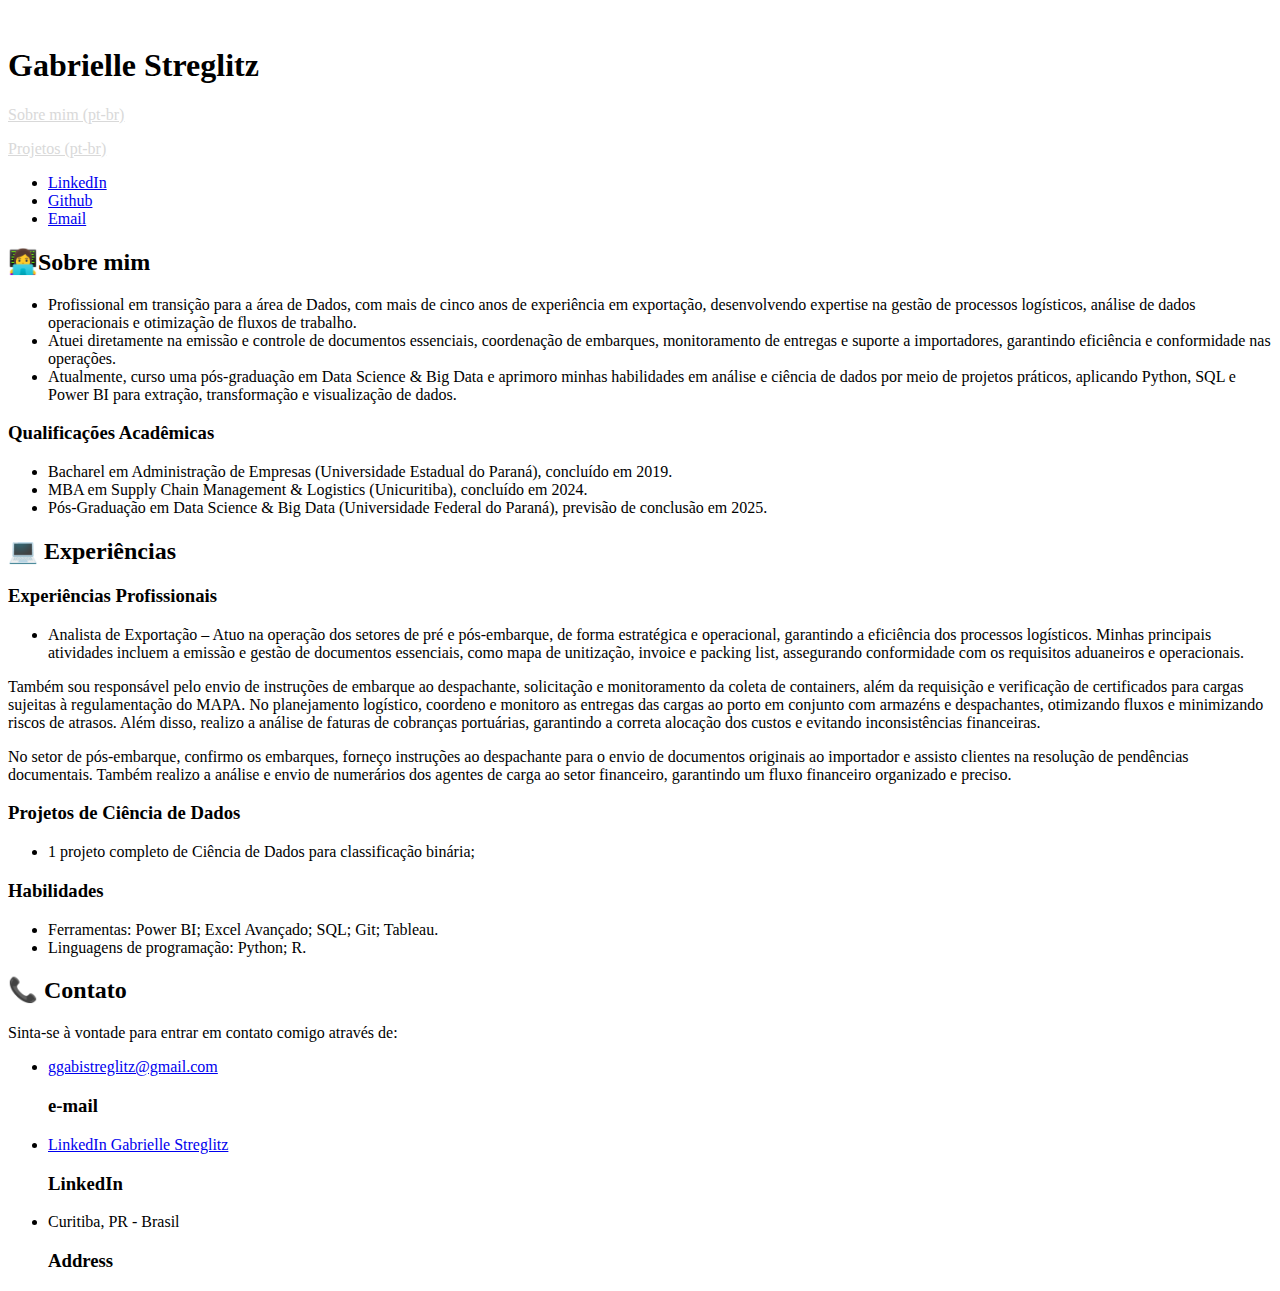
==== commit d60f0323: "Update index.html" ====
--- a/index.html
+++ b/index.html
@@ -6,7 +6,7 @@
     <meta name="viewport" content="width=device-width, initial-scale=1.0">
     <title>Gabrielle Streglitz</title>
     <link rel="stylesheet" href="https://cdnjs.cloudflare.com/ajax/libs/font-awesome/6.4.2/css/all.min.css">
-    <link rel="stylesheet" href="assets/css/main.css">
+    <link rel="stylesheet" href="/gabi-streglitz/assets/css/main.css">
 </head>
 
 <body>
@@ -14,7 +14,7 @@
     <header id="header" style="background-position: left 0px;">
         <div class="inner">
             <a href="#" class="image avatar">
-                <img src="/assets/images/profile-avatar.jpeg" alt="">
+                <img src="/gabi-streglitz/assets/images/profile-avatar.jpeg" alt="">
             </a>
             <h1>Gabrielle Streglitz</h1>
         </div>
@@ -145,4 +145,4 @@
     <script src="/assets/js/main.js"></script>
 </body>
 
-</html>+</html>
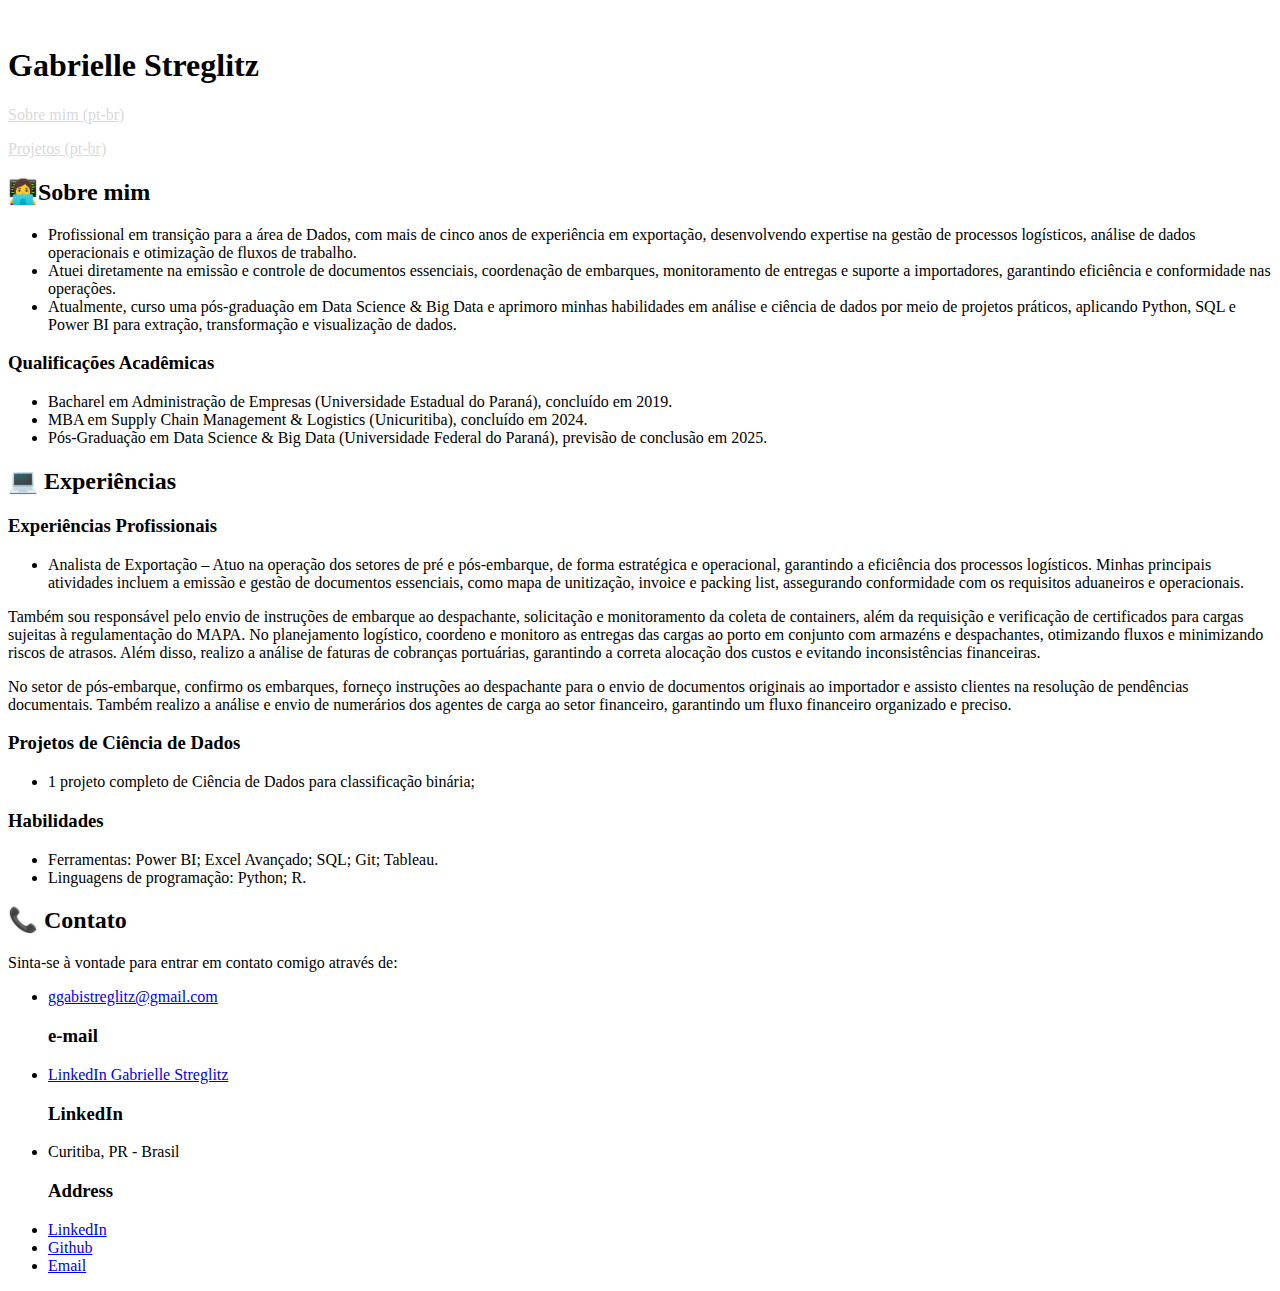
==== commit 947213ad: "Update index.html" ====
--- a/index.html
+++ b/index.html
@@ -137,12 +137,12 @@
     </footer>
 
     <!-- Scripts -->
-    <script src="/assets/js/jquery.min.js"></script>
-    <script src="/assets/js/jquery.poptrox.min.js"></script>
-    <script src="/assets/js/browser.min.js"></script>
-    <script src="/assets/js/breakpoints.min.js"></script>
-    <script src="/assets/js/util.js"></script>
-    <script src="/assets/js/main.js"></script>
+    <script src="/gabi-streglitz/assets/js/jquery.min.js"></script>
+    <script src="/gabi-streglitz/assets/js/jquery.poptrox.min.js"></script>
+    <script src="/gabi-streglitz/assets/js/browser.min.js"></script>
+    <script src="/gabi-streglitz/assets/js/breakpoints.min.js"></script>
+    <script src="/gabi-streglitz/assets/js/util.js"></script>
+    <script src="/gabi-streglitz/assets/js/main.js"></script>
 </body>
 
 </html>
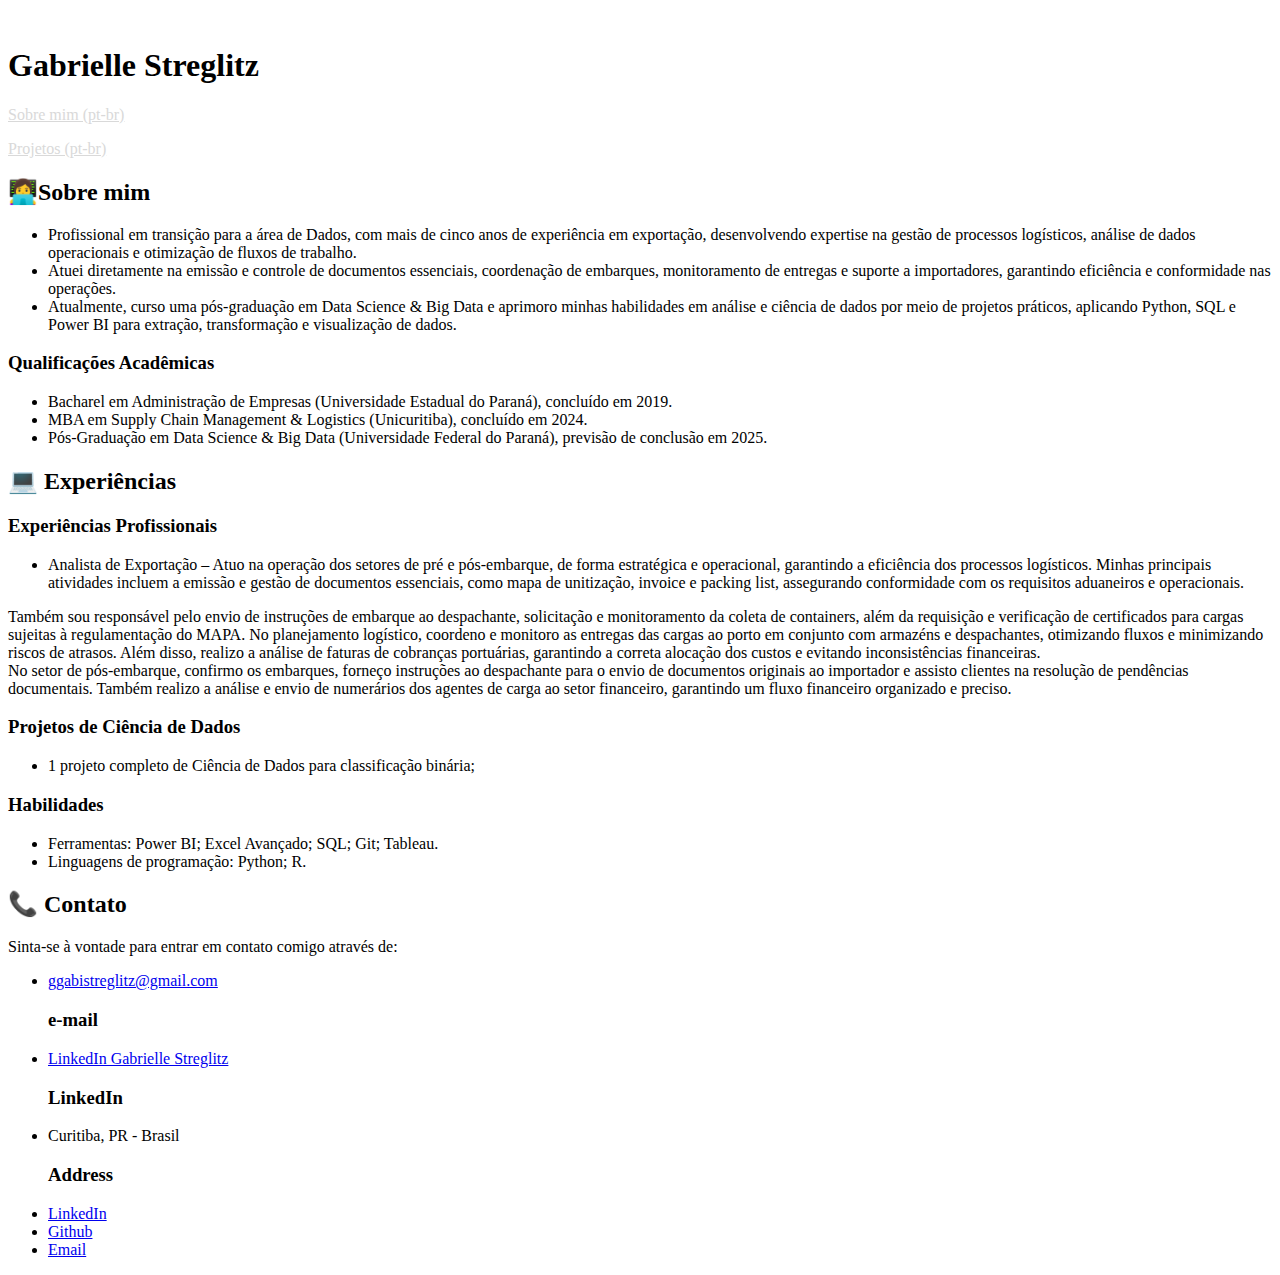
==== commit 40e5c253: "Update index.html" ====
--- a/index.html
+++ b/index.html
@@ -76,16 +76,16 @@
                         atividades incluem a emissão e gestão de documentos essenciais, como mapa de unitização, invoice
                         e packing list, assegurando conformidade com os requisitos aduaneiros e operacionais.</li>
                 </ul>
-                <p>Também sou responsável pelo envio de instruções de embarque ao despachante, solicitação e
+                    <li>Também sou responsável pelo envio de instruções de embarque ao despachante, solicitação e
                     monitoramento da coleta de containers, além da requisição e verificação de certificados para cargas
                     sujeitas à regulamentação do MAPA. No planejamento logístico, coordeno e monitoro as entregas das
                     cargas ao porto em conjunto com armazéns e despachantes, otimizando fluxos e minimizando riscos de
                     atrasos. Além disso, realizo a análise de faturas de cobranças portuárias, garantindo a correta
-                    alocação dos custos e evitando inconsistências financeiras.</p>
-                <p>No setor de pós-embarque, confirmo os embarques, forneço instruções ao despachante para o envio de
+                    alocação dos custos e evitando inconsistências financeiras.</li>
+                    <li>No setor de pós-embarque, confirmo os embarques, forneço instruções ao despachante para o envio de
                     documentos originais ao importador e assisto clientes na resolução de pendências documentais. Também
                     realizo a análise e envio de numerários dos agentes de carga ao setor financeiro, garantindo um
-                    fluxo financeiro organizado e preciso.</p>
+                    fluxo financeiro organizado e preciso.</li>
             </div>
             <div>
                 <h3>Projetos de Ciência de Dados</h3>
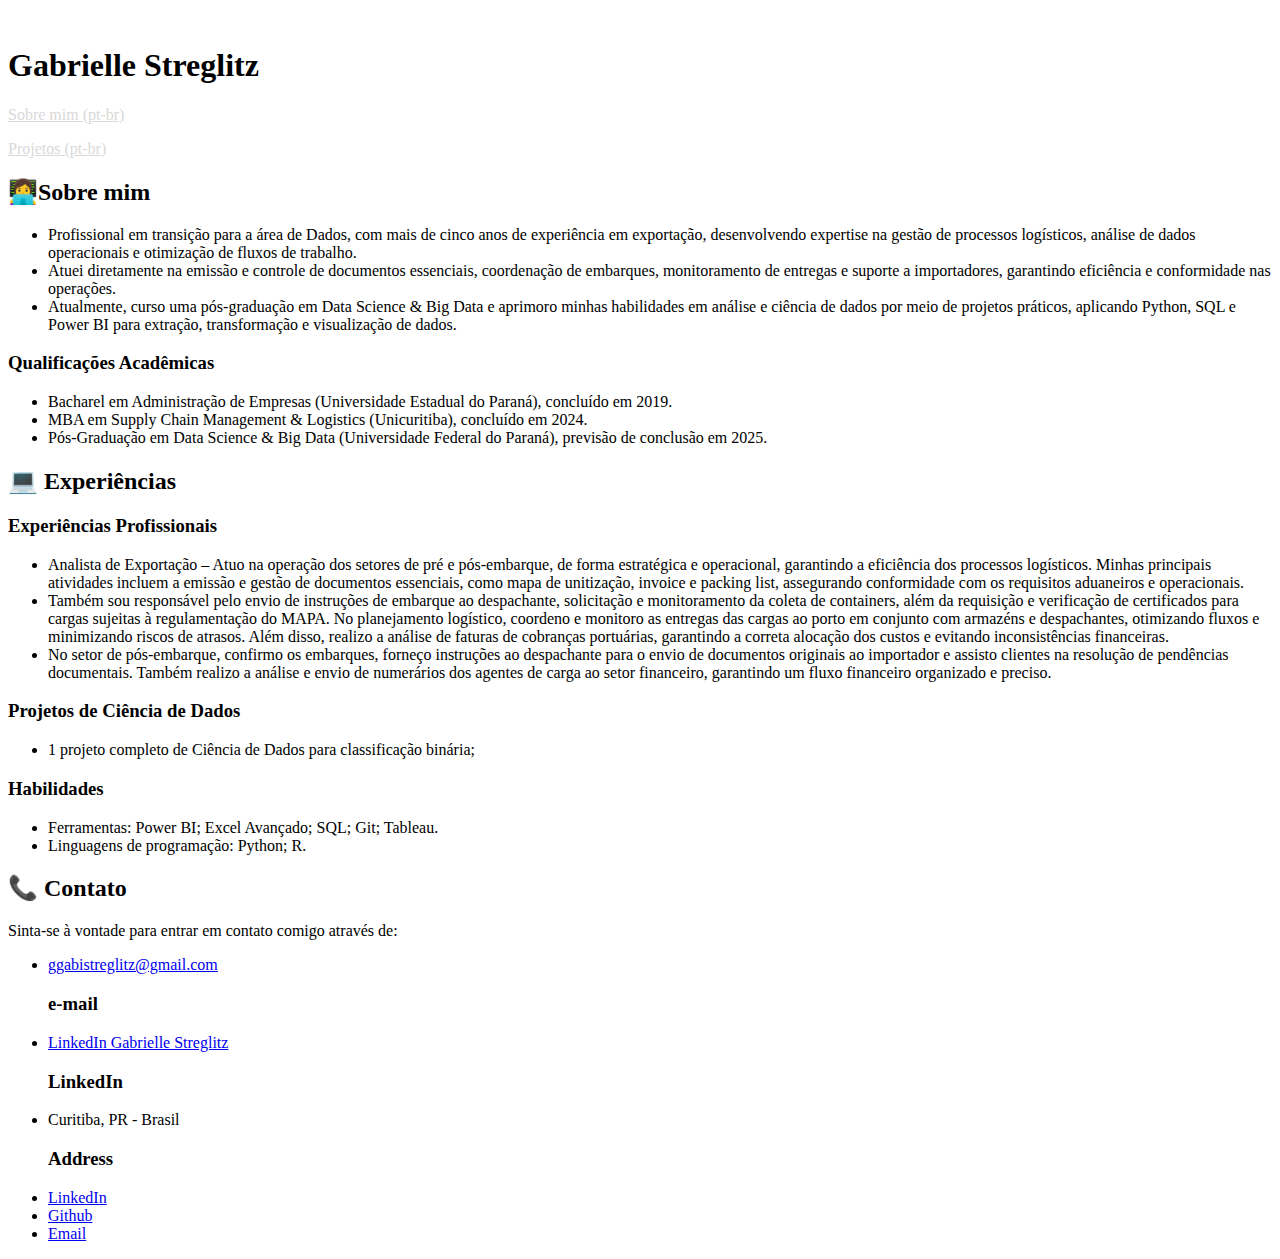
==== commit f106e3d4: "Update index.html" ====
--- a/index.html
+++ b/index.html
@@ -75,17 +75,19 @@
                         estratégica e operacional, garantindo a eficiência dos processos logísticos. Minhas principais
                         atividades incluem a emissão e gestão de documentos essenciais, como mapa de unitização, invoice
                         e packing list, assegurando conformidade com os requisitos aduaneiros e operacionais.</li>
-                </ul>
+                    
                     <li>Também sou responsável pelo envio de instruções de embarque ao despachante, solicitação e
                     monitoramento da coleta de containers, além da requisição e verificação de certificados para cargas
                     sujeitas à regulamentação do MAPA. No planejamento logístico, coordeno e monitoro as entregas das
                     cargas ao porto em conjunto com armazéns e despachantes, otimizando fluxos e minimizando riscos de
                     atrasos. Além disso, realizo a análise de faturas de cobranças portuárias, garantindo a correta
                     alocação dos custos e evitando inconsistências financeiras.</li>
+                
                     <li>No setor de pós-embarque, confirmo os embarques, forneço instruções ao despachante para o envio de
                     documentos originais ao importador e assisto clientes na resolução de pendências documentais. Também
                     realizo a análise e envio de numerários dos agentes de carga ao setor financeiro, garantindo um
                     fluxo financeiro organizado e preciso.</li>
+                </ul>
             </div>
             <div>
                 <h3>Projetos de Ciência de Dados</h3>
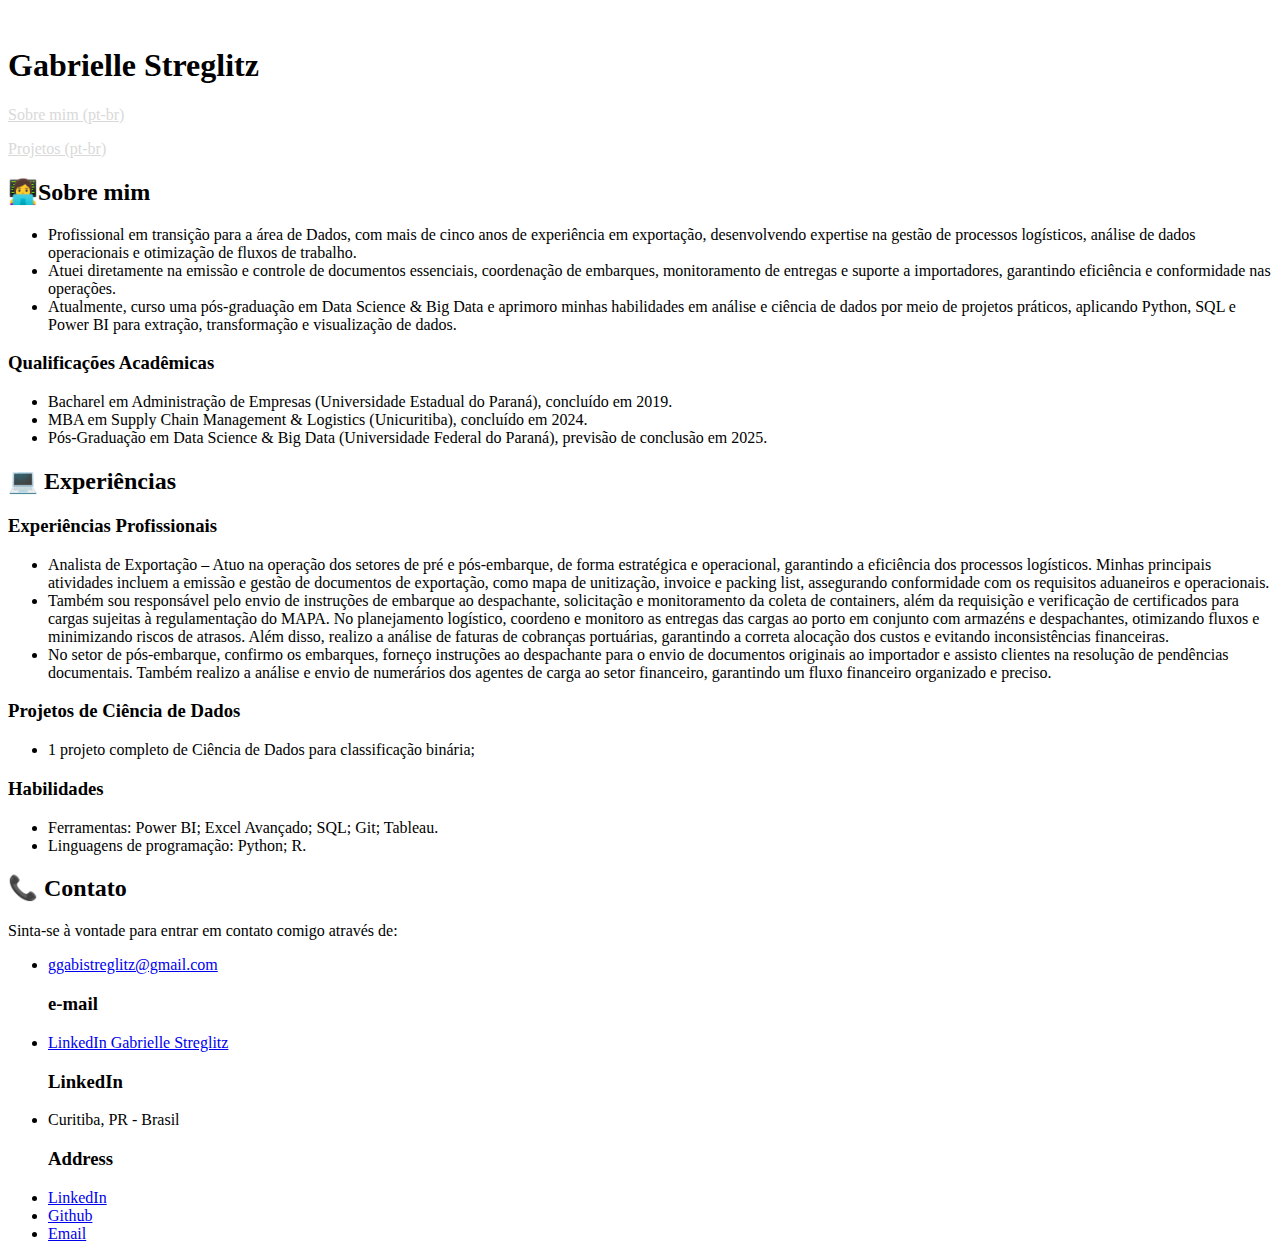
==== commit 3d4a0633: "Update index.html" ====
--- a/index.html
+++ b/index.html
@@ -73,20 +73,20 @@
                 <ul>
                     <li>Analista de Exportação – Atuo na operação dos setores de pré e pós-embarque, de forma
                         estratégica e operacional, garantindo a eficiência dos processos logísticos. Minhas principais
-                        atividades incluem a emissão e gestão de documentos essenciais, como mapa de unitização, invoice
+                        atividades incluem a emissão e gestão de documentos de exportação, como mapa de unitização, invoice
                         e packing list, assegurando conformidade com os requisitos aduaneiros e operacionais.</li>
                     
                     <li>Também sou responsável pelo envio de instruções de embarque ao despachante, solicitação e
-                    monitoramento da coleta de containers, além da requisição e verificação de certificados para cargas
-                    sujeitas à regulamentação do MAPA. No planejamento logístico, coordeno e monitoro as entregas das
-                    cargas ao porto em conjunto com armazéns e despachantes, otimizando fluxos e minimizando riscos de
-                    atrasos. Além disso, realizo a análise de faturas de cobranças portuárias, garantindo a correta
-                    alocação dos custos e evitando inconsistências financeiras.</li>
+                        monitoramento da coleta de containers, além da requisição e verificação de certificados para cargas
+                        sujeitas à regulamentação do MAPA. No planejamento logístico, coordeno e monitoro as entregas das
+                        cargas ao porto em conjunto com armazéns e despachantes, otimizando fluxos e minimizando riscos de
+                        atrasos. Além disso, realizo a análise de faturas de cobranças portuárias, garantindo a correta
+                        alocação dos custos e evitando inconsistências financeiras.</li>
                 
                     <li>No setor de pós-embarque, confirmo os embarques, forneço instruções ao despachante para o envio de
-                    documentos originais ao importador e assisto clientes na resolução de pendências documentais. Também
-                    realizo a análise e envio de numerários dos agentes de carga ao setor financeiro, garantindo um
-                    fluxo financeiro organizado e preciso.</li>
+                        documentos originais ao importador e assisto clientes na resolução de pendências documentais. Também
+                        realizo a análise e envio de numerários dos agentes de carga ao setor financeiro, garantindo um
+                        fluxo financeiro organizado e preciso.</li>
                 </ul>
             </div>
             <div>
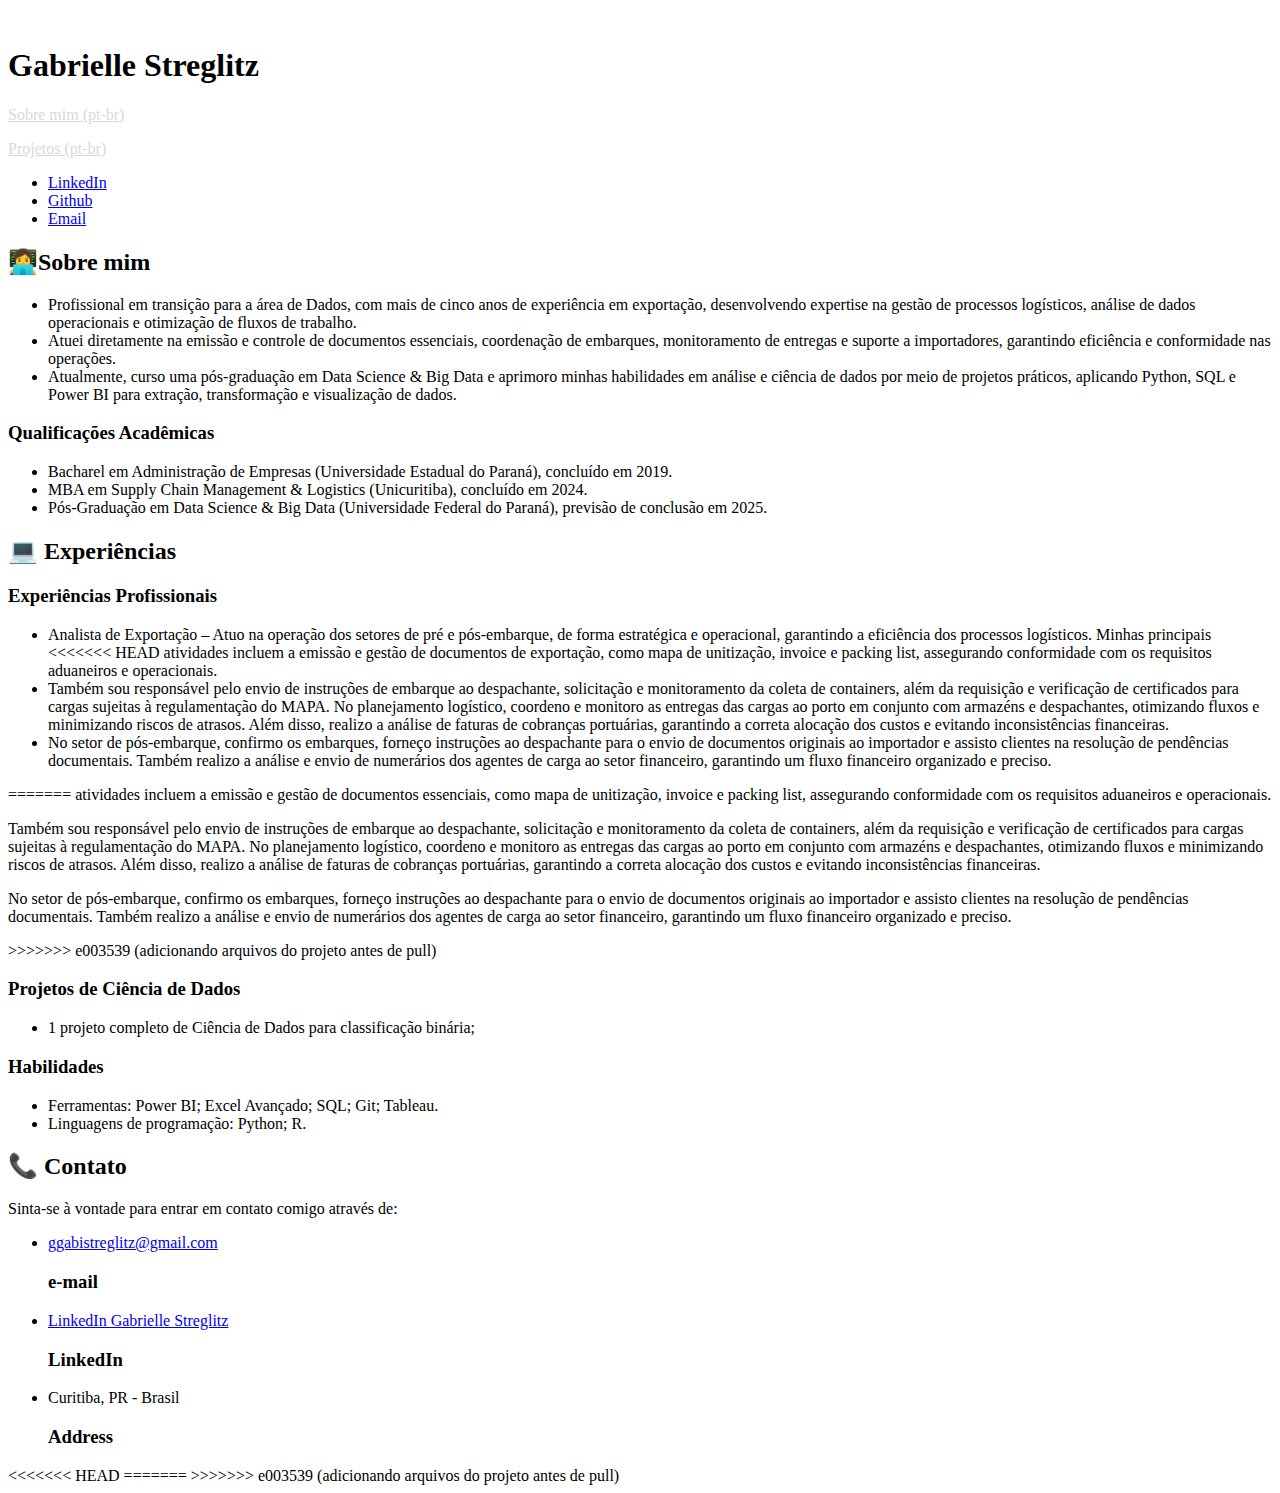
==== commit 31bb863b: "adicionando arquivos do projeto antes de pull" ====
--- a/index.html
+++ b/index.html
@@ -73,6 +73,7 @@
                 <ul>
                     <li>Analista de Exportação – Atuo na operação dos setores de pré e pós-embarque, de forma
                         estratégica e operacional, garantindo a eficiência dos processos logísticos. Minhas principais
+<<<<<<< HEAD
                         atividades incluem a emissão e gestão de documentos de exportação, como mapa de unitização, invoice
                         e packing list, assegurando conformidade com os requisitos aduaneiros e operacionais.</li>
                     
@@ -88,6 +89,21 @@
                         realizo a análise e envio de numerários dos agentes de carga ao setor financeiro, garantindo um
                         fluxo financeiro organizado e preciso.</li>
                 </ul>
+=======
+                        atividades incluem a emissão e gestão de documentos essenciais, como mapa de unitização, invoice
+                        e packing list, assegurando conformidade com os requisitos aduaneiros e operacionais.</li>
+                </ul>
+                <p>Também sou responsável pelo envio de instruções de embarque ao despachante, solicitação e
+                    monitoramento da coleta de containers, além da requisição e verificação de certificados para cargas
+                    sujeitas à regulamentação do MAPA. No planejamento logístico, coordeno e monitoro as entregas das
+                    cargas ao porto em conjunto com armazéns e despachantes, otimizando fluxos e minimizando riscos de
+                    atrasos. Além disso, realizo a análise de faturas de cobranças portuárias, garantindo a correta
+                    alocação dos custos e evitando inconsistências financeiras.</p>
+                <p>No setor de pós-embarque, confirmo os embarques, forneço instruções ao despachante para o envio de
+                    documentos originais ao importador e assisto clientes na resolução de pendências documentais. Também
+                    realizo a análise e envio de numerários dos agentes de carga ao setor financeiro, garantindo um
+                    fluxo financeiro organizado e preciso.</p>
+>>>>>>> e003539 (adicionando arquivos do projeto antes de pull)
             </div>
             <div>
                 <h3>Projetos de Ciência de Dados</h3>
@@ -139,6 +155,7 @@
     </footer>
 
     <!-- Scripts -->
+<<<<<<< HEAD
     <script src="/gabi-streglitz/assets/js/jquery.min.js"></script>
     <script src="/gabi-streglitz/assets/js/jquery.poptrox.min.js"></script>
     <script src="/gabi-streglitz/assets/js/browser.min.js"></script>
@@ -148,3 +165,14 @@
 </body>
 
 </html>
+=======
+    <script src="/assets/js/jquery.min.js"></script>
+    <script src="/assets/js/jquery.poptrox.min.js"></script>
+    <script src="/assets/js/browser.min.js"></script>
+    <script src="/assets/js/breakpoints.min.js"></script>
+    <script src="/assets/js/util.js"></script>
+    <script src="/assets/js/main.js"></script>
+</body>
+
+</html>
+>>>>>>> e003539 (adicionando arquivos do projeto antes de pull)
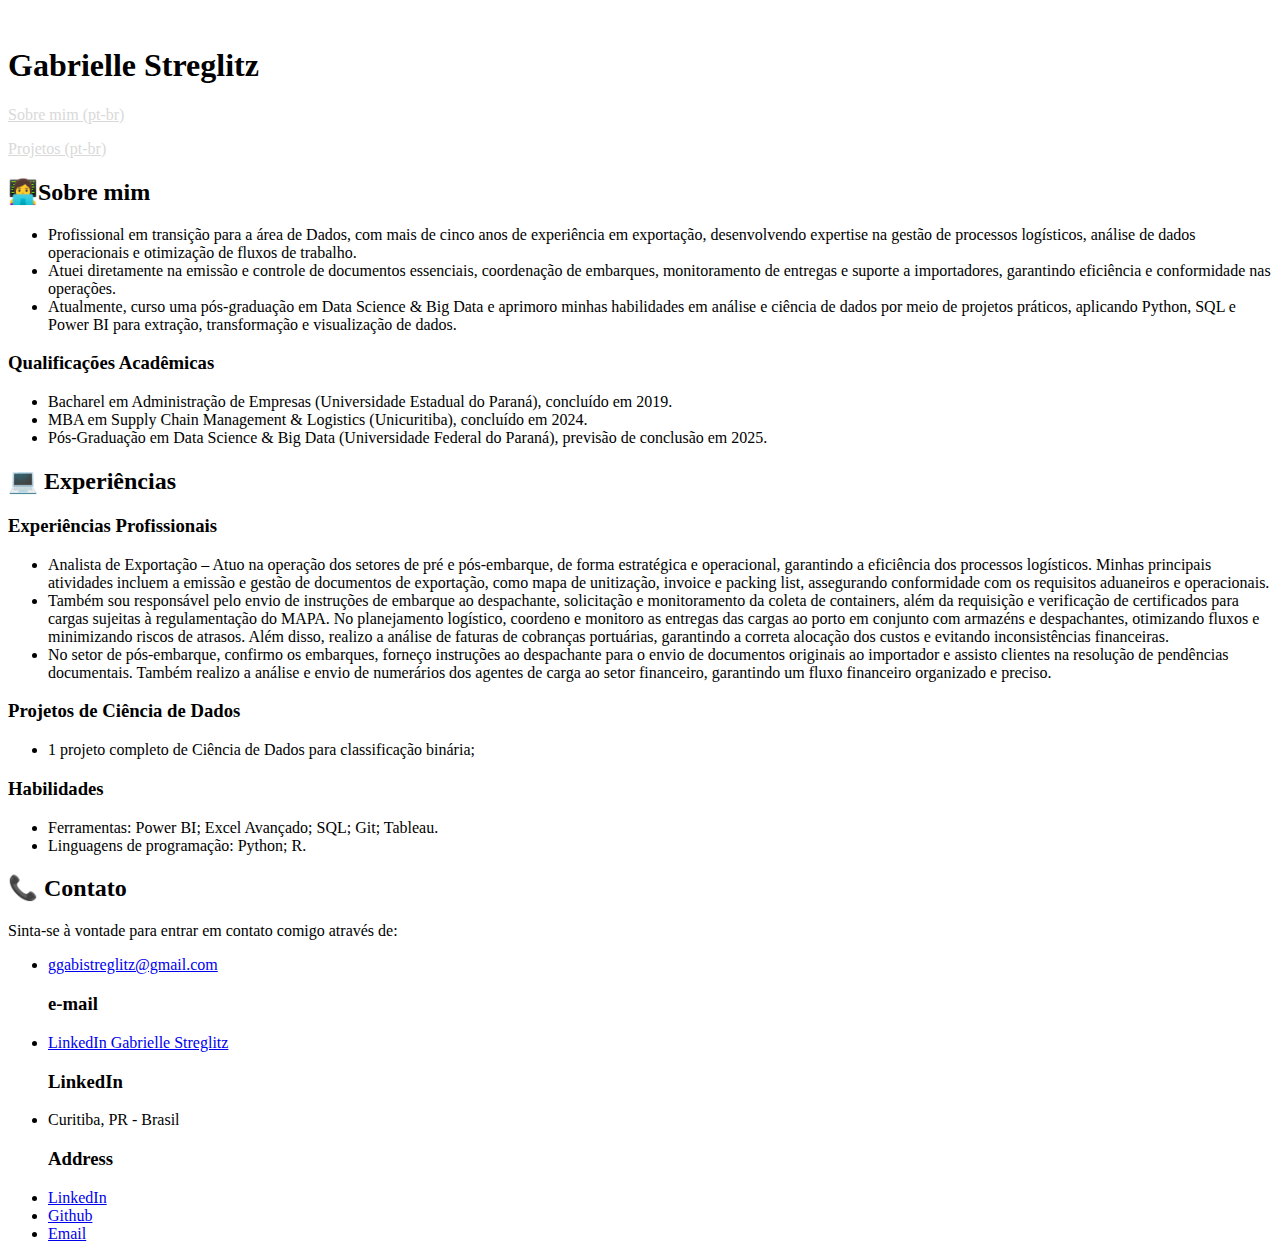
==== commit 90e93c90: "updated" ====
--- a/index.html
+++ b/index.html
@@ -73,7 +73,6 @@
                 <ul>
                     <li>Analista de Exportação – Atuo na operação dos setores de pré e pós-embarque, de forma
                         estratégica e operacional, garantindo a eficiência dos processos logísticos. Minhas principais
-<<<<<<< HEAD
                         atividades incluem a emissão e gestão de documentos de exportação, como mapa de unitização, invoice
                         e packing list, assegurando conformidade com os requisitos aduaneiros e operacionais.</li>
                     
@@ -89,21 +88,6 @@
                         realizo a análise e envio de numerários dos agentes de carga ao setor financeiro, garantindo um
                         fluxo financeiro organizado e preciso.</li>
                 </ul>
-=======
-                        atividades incluem a emissão e gestão de documentos essenciais, como mapa de unitização, invoice
-                        e packing list, assegurando conformidade com os requisitos aduaneiros e operacionais.</li>
-                </ul>
-                <p>Também sou responsável pelo envio de instruções de embarque ao despachante, solicitação e
-                    monitoramento da coleta de containers, além da requisição e verificação de certificados para cargas
-                    sujeitas à regulamentação do MAPA. No planejamento logístico, coordeno e monitoro as entregas das
-                    cargas ao porto em conjunto com armazéns e despachantes, otimizando fluxos e minimizando riscos de
-                    atrasos. Além disso, realizo a análise de faturas de cobranças portuárias, garantindo a correta
-                    alocação dos custos e evitando inconsistências financeiras.</p>
-                <p>No setor de pós-embarque, confirmo os embarques, forneço instruções ao despachante para o envio de
-                    documentos originais ao importador e assisto clientes na resolução de pendências documentais. Também
-                    realizo a análise e envio de numerários dos agentes de carga ao setor financeiro, garantindo um
-                    fluxo financeiro organizado e preciso.</p>
->>>>>>> e003539 (adicionando arquivos do projeto antes de pull)
             </div>
             <div>
                 <h3>Projetos de Ciência de Dados</h3>
@@ -155,7 +139,6 @@
     </footer>
 
     <!-- Scripts -->
-<<<<<<< HEAD
     <script src="/gabi-streglitz/assets/js/jquery.min.js"></script>
     <script src="/gabi-streglitz/assets/js/jquery.poptrox.min.js"></script>
     <script src="/gabi-streglitz/assets/js/browser.min.js"></script>
@@ -165,14 +148,3 @@
 </body>
 
 </html>
-=======
-    <script src="/assets/js/jquery.min.js"></script>
-    <script src="/assets/js/jquery.poptrox.min.js"></script>
-    <script src="/assets/js/browser.min.js"></script>
-    <script src="/assets/js/breakpoints.min.js"></script>
-    <script src="/assets/js/util.js"></script>
-    <script src="/assets/js/main.js"></script>
-</body>
-
-</html>
->>>>>>> e003539 (adicionando arquivos do projeto antes de pull)
